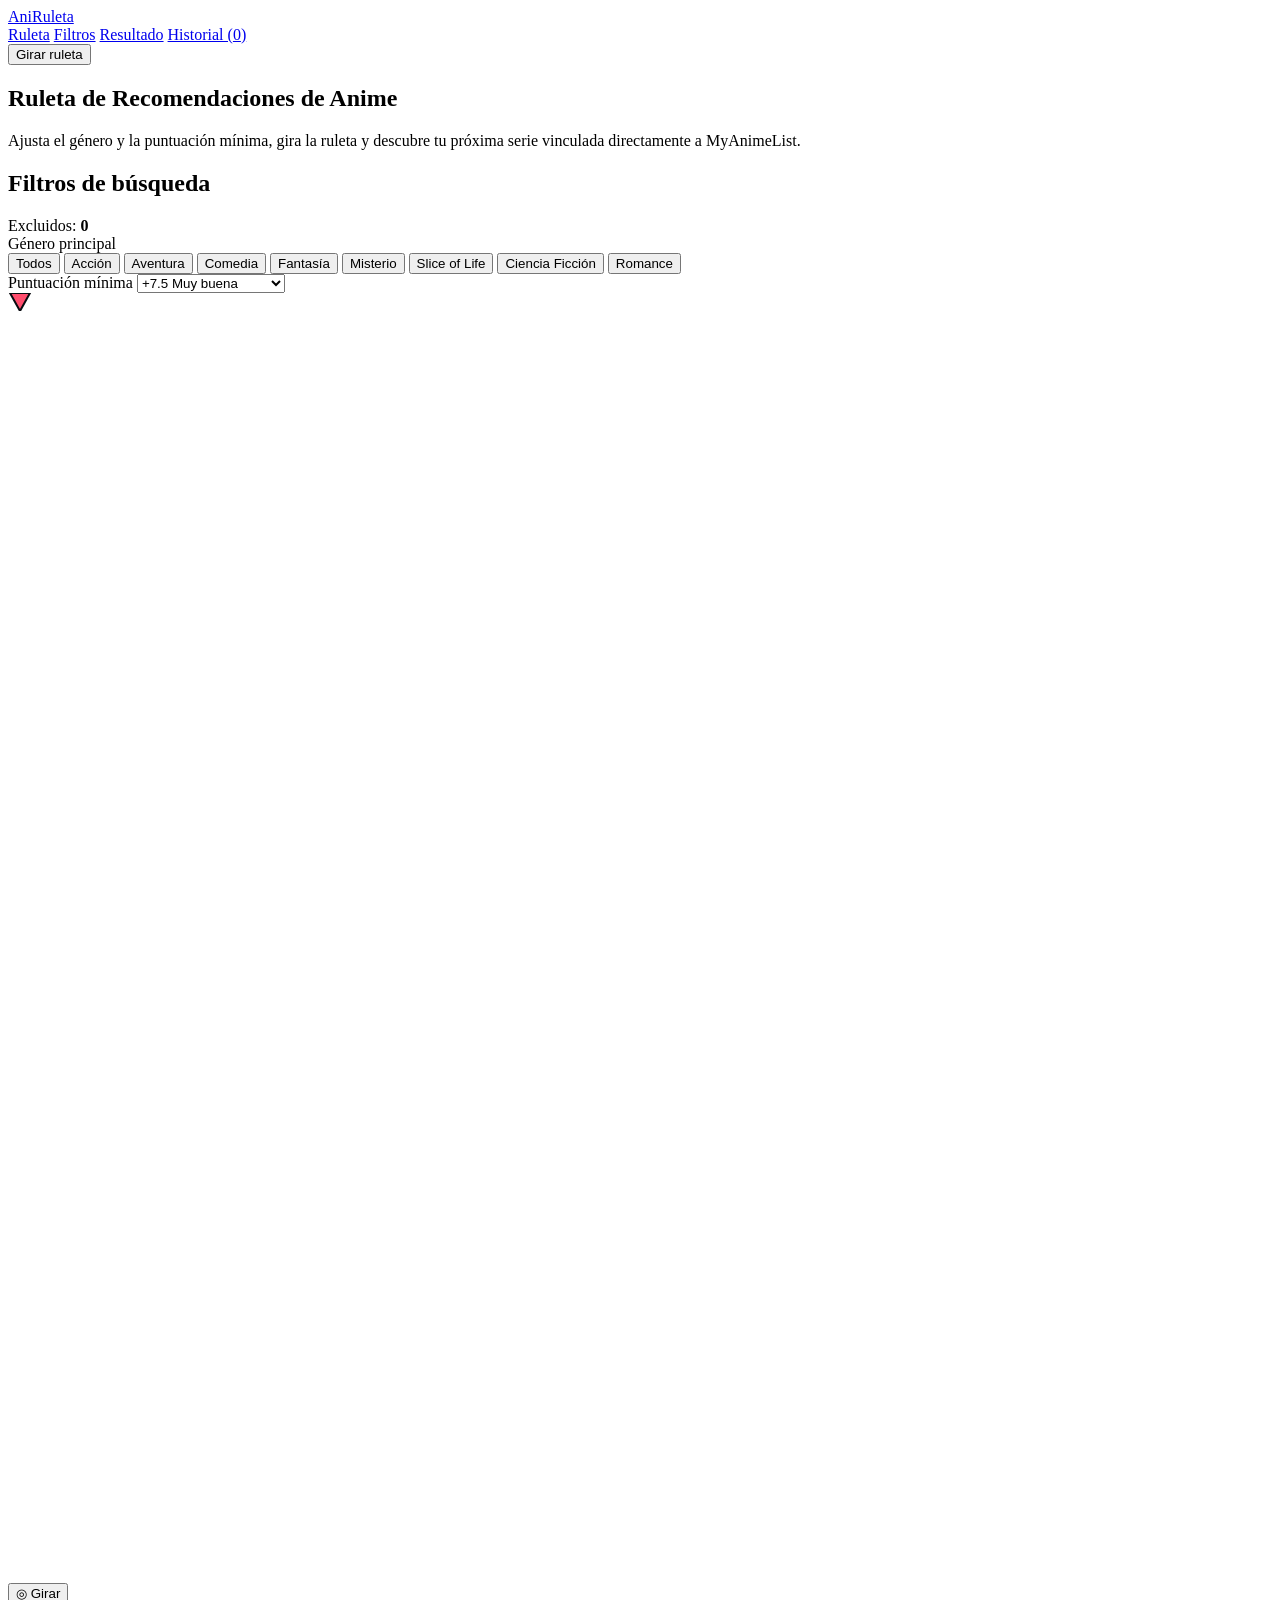
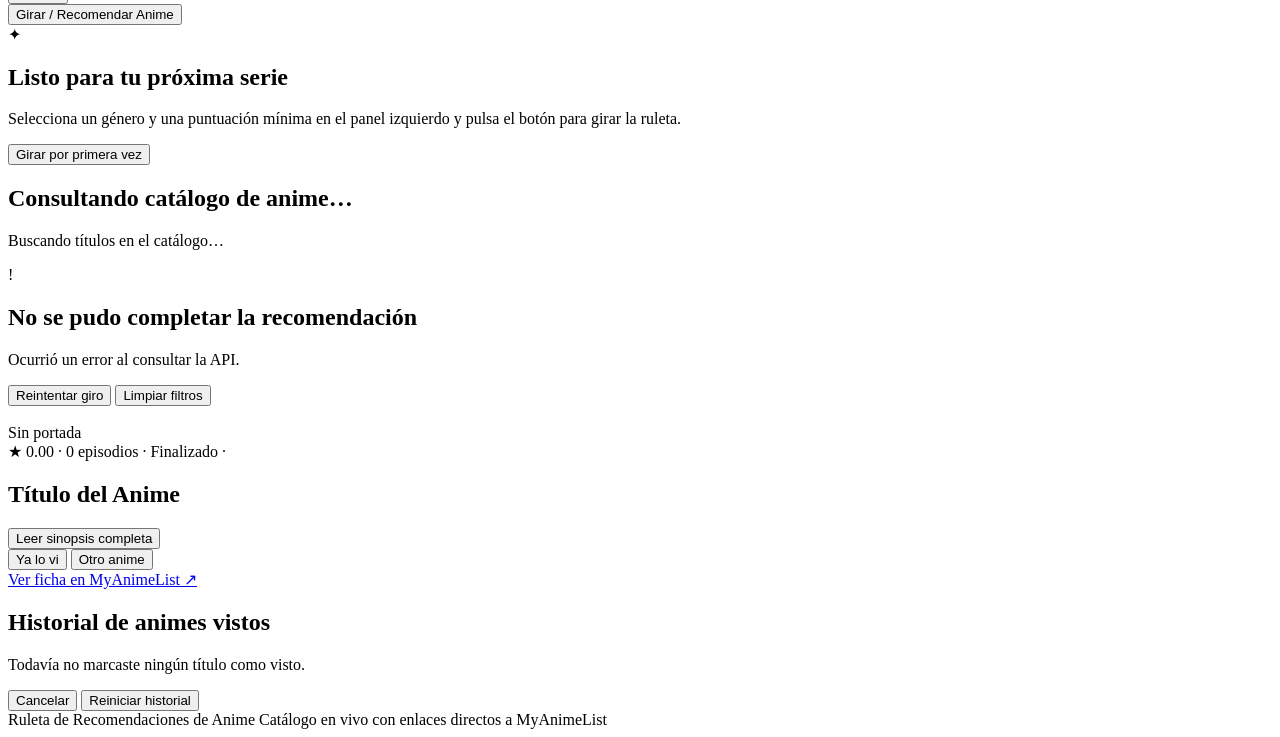
==== index.html @ ed879c11 "Add files via upload" ====
<!doctype html>
<html lang="es">
  <head>
    <meta charset="UTF-8" />
    <meta name="viewport" content="width=device-width, initial-scale=1.0" />
    <title>Ruleta de Recomendaciones de Anime</title>
    <meta
      name="description"
      content="Aplicación web interactiva en modo oscuro para descubrir tu próximo anime mediante una ruleta animada con enlaces directos a MyAnimeList."
    />
    <link rel="preconnect" href="https://fonts.googleapis.com" />
    <link rel="preconnect" href="https://fonts.gstatic.com" crossorigin />
    <link
      href="https://fonts.googleapis.com/css2?family=JetBrains+Mono:wght@500;600&family=Outfit:wght@500;600;700;800&family=Plus+Jakarta+Sans:wght@400;500;600;700&display=swap"
      rel="stylesheet"
    />
    <link rel="stylesheet" href="css/style.css" />
  </head>
  <body>
    <header class="topbar">
      <div class="container topbar-inner">
        <a href="#inicio" class="brand">AniRuleta</a>

        <nav class="nav-links" aria-label="Navegación principal">
          <a href="#inicio">Ruleta</a>
          <a href="#filtros">Filtros</a>
          <a href="#resultado">Resultado</a>
          <a href="#historial">Historial (<span id="nav-watched-count">0</span>)</a>
        </nav>

        <button type="button" id="header-spin-btn" class="btn btn-primary btn-sm">
          Girar ruleta
        </button>
      </div>
    </header>

    <main id="inicio" class="container main-content">
      <section class="hero-intro">
        <h1>Ruleta de Recomendaciones de Anime</h1>
        <p class="hero-subtitle">
          Ajusta el género y la puntuación mínima, gira la ruleta y descubre tu próxima serie vinculada directamente a MyAnimeList.
        </p>
      </section>

      <section class="workspace-grid" aria-label="Configuración y resultado de la ruleta">
        <aside id="filtros" class="panel controls-panel">
          <div class="panel-header">
            <h2 class="panel-title">Filtros de búsqueda</h2>
            <span class="muted-counter">Excluidos: <strong id="excluded-count">0</strong></span>
          </div>

          <div class="filter-group">
            <span class="filter-label">Género principal</span>
            <div id="genre-buttons" class="genre-grid" role="group" aria-label="Seleccionar género">
              <button type="button" class="genre-btn is-active" data-genre="">Todos</button>
              <button type="button" class="genre-btn" data-genre="Action">Acción</button>
              <button type="button" class="genre-btn" data-genre="Adventure">Aventura</button>
              <button type="button" class="genre-btn" data-genre="Comedy">Comedia</button>
              <button type="button" class="genre-btn" data-genre="Fantasy">Fantasía</button>
              <button type="button" class="genre-btn" data-genre="Mystery">Misterio</button>
              <button type="button" class="genre-btn" data-genre="Slice of Life">Slice of Life</button>
              <button type="button" class="genre-btn" data-genre="Sci-Fi">Ciencia Ficción</button>
              <button type="button" class="genre-btn" data-genre="Romance">Romance</button>
            </div>
          </div>

          <div class="filter-group">
            <label for="min-score-select" class="filter-label">Puntuación mínima</label>
            <select id="min-score-select" class="select-input">
              <option value="">Cualquier puntuación</option>
              <option value="7">+7.0 Buena</option>
              <option value="7.5" selected>+7.5 Muy buena</option>
              <option value="8">+8.0 Excelente</option>
              <option value="8.5">+8.5 Obra maestra</option>
            </select>
          </div>

          <div class="wheel-stage">
            <div class="wheel-pointer" aria-hidden="true">
              <span class="pointer-dot"></span>
              <svg width="24" height="18" viewBox="0 0 24 18">
                <path d="M12 18L2 0H22L12 18Z" fill="#FF4D6D" stroke="#090B10" stroke-width="2" />
              </svg>
            </div>

            <div class="wheel-frame">
              <svg
                id="roulette-svg"
                class="roulette-wheel"
                viewBox="0 0 320 320"
                role="img"
                aria-label="Ruleta interactiva de anime"
              ></svg>

              <button
                type="button"
                id="wheel-hub-btn"
                class="wheel-hub"
                aria-label="Girar ruleta"
              >
                <span class="wheel-hub-icon" aria-hidden="true">◎</span>
                <span id="wheel-hub-text" class="wheel-hub-text">Girar</span>
              </button>
            </div>

            <button type="button" id="main-spin-btn" class="btn btn-primary btn-full">
              Girar / Recomendar Anime
            </button>
          </div>
        </aside>

        <section id="resultado" class="result-stage" aria-live="polite">
          <div id="state-idle" class="panel state-box">
            <div class="state-icon" aria-hidden="true">✦</div>
            <h2>Listo para tu próxima serie</h2>
            <p>
              Selecciona un género y una puntuación mínima en el panel izquierdo y pulsa el botón para girar la ruleta.
            </p>
            <button type="button" id="empty-spin-btn" class="btn btn-primary">
              Girar por primera vez
            </button>
          </div>

          <div id="state-loading" class="panel state-box is-hidden">
            <div class="spinner" aria-hidden="true"></div>
            <h2>Consultando catálogo de anime…</h2>
            <p id="loading-detail">Buscando títulos en el catálogo…</p>
          </div>

          <div id="state-error" class="panel state-box state-error is-hidden" role="alert">
            <div class="state-icon state-icon-error" aria-hidden="true">!</div>
            <h2>No se pudo completar la recomendación</h2>
            <p id="error-message">Ocurrió un error al consultar la API.</p>
            <div class="state-actions">
              <button type="button" id="retry-spin-btn" class="btn btn-primary">
                Reintentar giro
              </button>
              <button type="button" id="clear-filters-btn" class="btn btn-secondary">
                Limpiar filtros
              </button>
            </div>
          </div>

          <article id="anime-card" class="panel anime-card is-hidden">
            <div class="anime-poster-col">
              <img
                id="anime-poster"
                src=""
                alt=""
                referrerpolicy="no-referrer"
              />
              <div id="poster-fallback" class="poster-fallback is-hidden">
                <span id="poster-fallback-title">Sin portada</span>
              </div>
            </div>

            <div class="anime-info-col">
              <div class="anime-header">
                <div class="anime-meta-line">
                  <span id="anime-score" class="meta-score">★ 0.00</span>
                  <span aria-hidden="true">·</span>
                  <span id="anime-episodes">0 episodios</span>
                  <span aria-hidden="true">·</span>
                  <span id="anime-status">Finalizado</span>
                  <span id="anime-year-sep" aria-hidden="true">·</span>
                  <span id="anime-year"></span>
                </div>

                <h2 id="anime-title" class="anime-title">Título del Anime</h2>
                <p id="anime-subtitles" class="anime-subtitles"></p>
              </div>

              <div id="anime-genres" class="anime-genres" aria-label="Géneros"></div>

              <div class="anime-synopsis-wrap">
                <p id="anime-synopsis" class="anime-synopsis"></p>
                <button
                  type="button"
                  id="toggle-synopsis-btn"
                  class="text-link-btn is-hidden"
                >
                  Leer sinopsis completa
                </button>
              </div>

              <div class="anime-actions">
                <div class="anime-actions-left">
                  <button type="button" id="mark-watched-btn" class="btn btn-secondary">
                    Ya lo vi
                  </button>
                  <button type="button" id="next-spin-btn" class="btn btn-primary">
                    Otro anime
                  </button>
                </div>

                <a
                  id="mal-link"
                  href="#"
                  target="_blank"
                  rel="noopener noreferrer"
                  class="external-link"
                >
                  Ver ficha en MyAnimeList ↗
                </a>
              </div>
            </div>
          </article>
        </section>
      </section>

      <section id="historial" class="history-section">
        <div class="history-header">
          <div>
            <h2>Historial de animes vistos</h2>
            <p id="history-summary" class="history-summary">
              Todavía no marcaste ningún título como visto.
            </p>
          </div>

          <div id="reset-controls" class="reset-controls is-hidden">
            <button type="button" id="cancel-reset-btn" class="btn btn-secondary btn-sm is-hidden">
              Cancelar
            </button>
            <button type="button" id="reset-history-btn" class="btn btn-secondary btn-sm">
              Reiniciar historial
            </button>
          </div>
        </div>

        <div id="watched-grid" class="watched-grid"></div>
      </section>
    </main>

    <footer class="site-footer">
      <div class="container footer-inner">
        <span>Ruleta de Recomendaciones de Anime</span>
        <span>Catálogo en vivo con enlaces directos a MyAnimeList</span>
      </div>
    </footer>

    <script src="js/app.js"></script>
  </body>
</html>
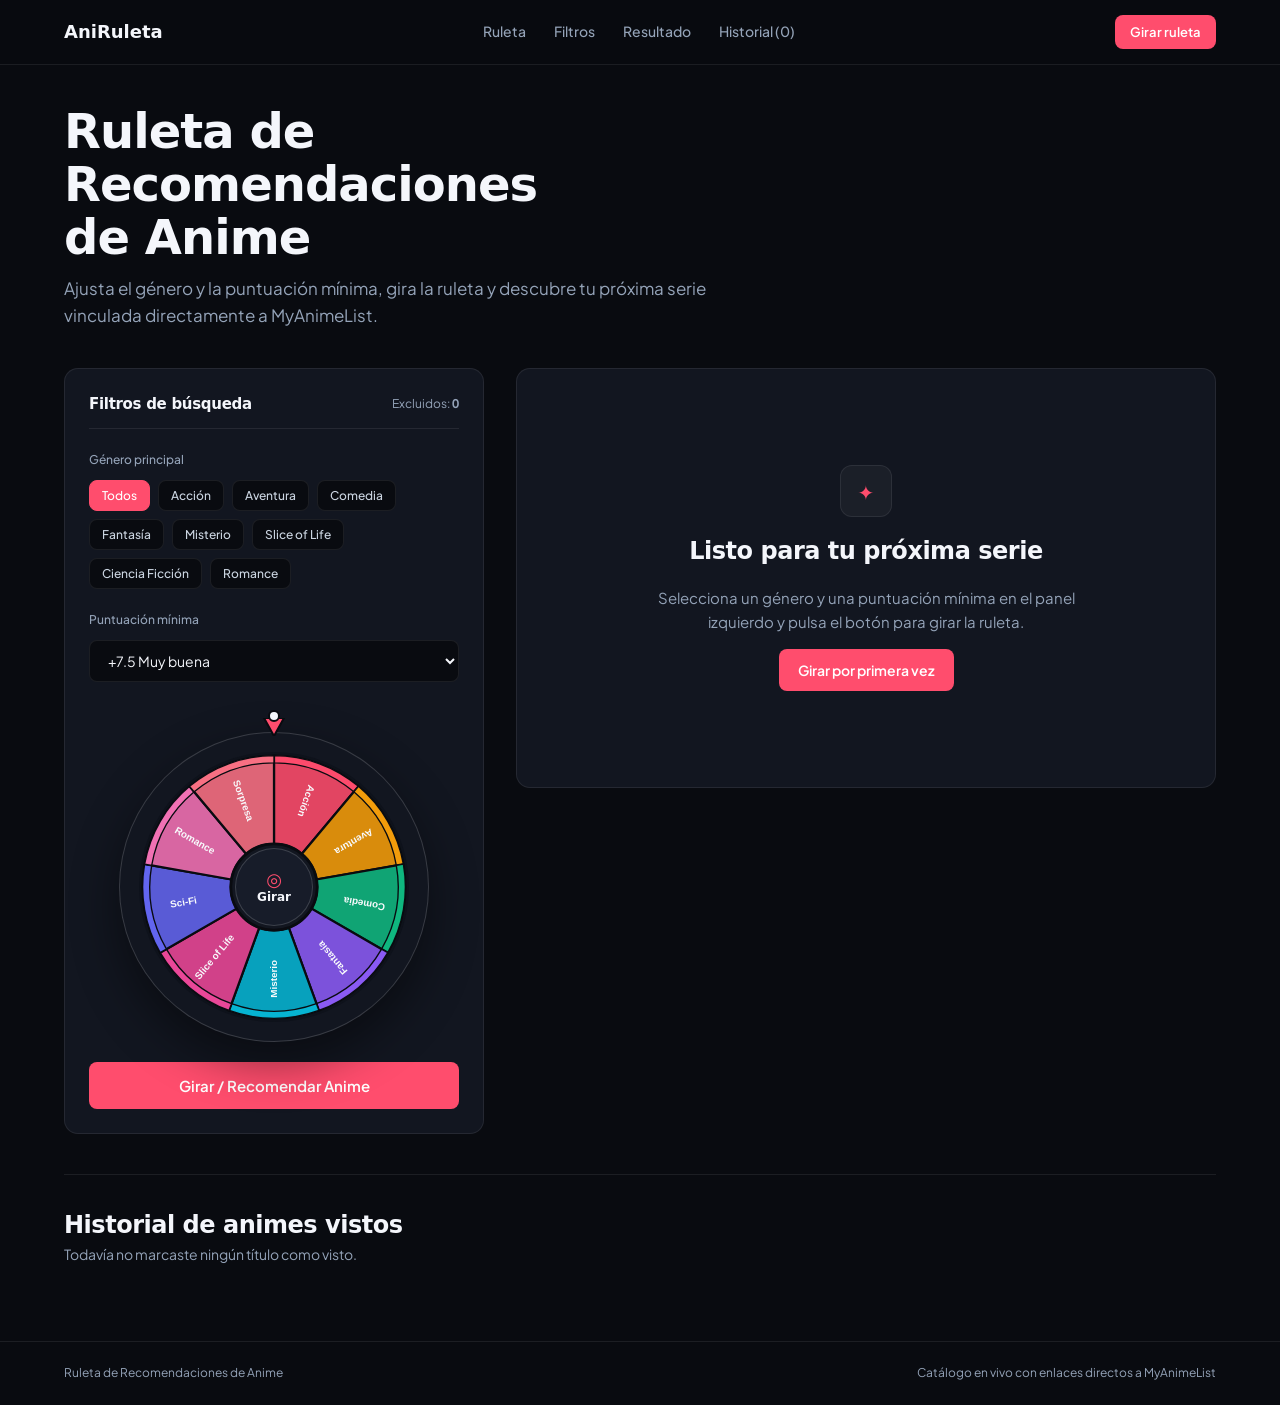
==== commit 47c98157: "Add files via upload" ====
--- a/index.html
+++ b/index.html
@@ -78,7 +78,13 @@
           <div class="wheel-stage">
             <div class="wheel-pointer" aria-hidden="true">
               <span class="pointer-dot"></span>
-              <svg width="24" height="18" viewBox="0 0 24 18">
+              <svg
+                id="wheel-pointer-needle"
+                class="pointer-needle"
+                width="24"
+                height="18"
+                viewBox="0 0 24 18"
+              >
                 <path d="M12 18L2 0H22L12 18Z" fill="#FF4D6D" stroke="#090B10" stroke-width="2" />
               </svg>
             </div>
--- a/css/style.css
+++ b/css/style.css
@@ -0,0 +1,889 @@
+:root {
+  --bg-canvas: #090b10;
+  --bg-surface: #121620;
+  --bg-elevated: #171c29;
+  --border-subtle: rgba(255, 255, 255, 0.08);
+  --border-strong: rgba(255, 255, 255, 0.16);
+  --text-primary: #f4f6fb;
+  --text-secondary: #94a3b8;
+  --accent-primary: #ff4d6d;
+  --accent-primary-hover: #ff3358;
+  --accent-amber: #fbbf24;
+  --accent-emerald: #10b981;
+  --accent-rose: #f43f5e;
+  --font-display: "Outfit", system-ui, -apple-system, sans-serif;
+  --font-sans: "Plus Jakarta Sans", system-ui, -apple-system, sans-serif;
+  --font-mono: "JetBrains Mono", ui-monospace, monospace;
+}
+
+*,
+*::before,
+*::after {
+  box-sizing: border-box;
+}
+
+html {
+  color-scheme: dark;
+  scroll-behavior: smooth;
+}
+
+body {
+  margin: 0;
+  min-height: 100vh;
+  display: flex;
+  flex-direction: column;
+  background-color: var(--bg-canvas);
+  color: var(--text-primary);
+  font-family: var(--font-sans);
+  line-height: 1.55;
+  -webkit-font-smoothing: antialiased;
+}
+
+h1,
+h2,
+h3 {
+  margin: 0;
+  font-family: var(--font-display);
+  letter-spacing: -0.02em;
+}
+
+p {
+  margin: 0;
+}
+
+a {
+  color: inherit;
+  text-decoration: none;
+}
+
+button,
+select {
+  font-family: inherit;
+}
+
+.is-hidden {
+  display: none !important;
+}
+
+.container {
+  width: 100%;
+  max-width: 1200px;
+  margin: 0 auto;
+  padding: 0 24px;
+}
+
+/* Topbar */
+.topbar {
+  position: sticky;
+  top: 0;
+  z-index: 30;
+  background-color: rgba(9, 11, 16, 0.92);
+  backdrop-filter: blur(8px);
+  border-bottom: 1px solid var(--border-subtle);
+}
+
+.topbar-inner {
+  height: 64px;
+  display: flex;
+  align-items: center;
+  justify-content: space-between;
+  gap: 32px;
+}
+
+.brand {
+  font-family: var(--font-display);
+  font-size: 1.125rem;
+  font-weight: 700;
+  white-space: nowrap;
+  flex-shrink: 0;
+}
+
+.nav-links {
+  display: flex;
+  align-items: center;
+  gap: 28px;
+  font-size: 0.875rem;
+  font-weight: 500;
+  color: var(--text-secondary);
+}
+
+.nav-links a {
+  white-space: nowrap;
+  flex-shrink: 0;
+  transition: color 0.15s ease;
+}
+
+.nav-links a:hover {
+  color: var(--text-primary);
+}
+
+/* Main Content */
+.main-content {
+  flex: 1;
+  padding-top: 40px;
+  padding-bottom: 56px;
+  display: flex;
+  flex-direction: column;
+  gap: 40px;
+}
+
+.hero-intro {
+  max-width: 680px;
+  display: flex;
+  flex-direction: column;
+  gap: 12px;
+}
+
+.hero-intro h1 {
+  font-size: clamp(2rem, 4vw, 3rem);
+  line-height: 1.1;
+  text-wrap: balance;
+}
+
+.hero-subtitle {
+  font-size: 1.0625rem;
+  color: var(--text-secondary);
+}
+
+.workspace-grid {
+  display: grid;
+  grid-template-columns: 420px 1fr;
+  gap: 32px;
+  align-items: start;
+}
+
+/* Panels & Buttons */
+.panel {
+  background-color: var(--bg-surface);
+  border: 1px solid var(--border-subtle);
+  border-radius: 14px;
+}
+
+.controls-panel {
+  padding: 24px;
+  display: flex;
+  flex-direction: column;
+  gap: 22px;
+}
+
+.panel-header {
+  display: flex;
+  align-items: center;
+  justify-content: space-between;
+  gap: 12px;
+  padding-bottom: 12px;
+  border-bottom: 1px solid var(--border-subtle);
+}
+
+.panel-title {
+  font-size: 0.9375rem;
+  font-weight: 600;
+}
+
+.muted-counter {
+  font-size: 0.75rem;
+  color: var(--text-secondary);
+  font-variant-numeric: tabular-nums;
+}
+
+.filter-group {
+  display: flex;
+  flex-direction: column;
+  gap: 10px;
+}
+
+.filter-label {
+  font-size: 0.75rem;
+  font-weight: 500;
+  color: var(--text-secondary);
+}
+
+.genre-grid {
+  display: flex;
+  flex-wrap: wrap;
+  gap: 8px;
+}
+
+.genre-btn {
+  padding: 7px 12px;
+  border-radius: 8px;
+  border: 1px solid var(--border-subtle);
+  background-color: var(--bg-canvas);
+  color: #cbd5e1;
+  font-size: 0.75rem;
+  font-weight: 500;
+  cursor: pointer;
+  white-space: nowrap;
+  transition: background-color 0.15s ease, border-color 0.15s ease, color 0.15s ease;
+}
+
+.genre-btn:hover {
+  border-color: var(--border-strong);
+  color: var(--text-primary);
+}
+
+.genre-btn.is-active {
+  background-color: var(--accent-primary);
+  border-color: var(--accent-primary);
+  color: #ffffff;
+}
+
+.select-input {
+  width: 100%;
+  padding: 10px 14px;
+  border-radius: 8px;
+  border: 1px solid var(--border-subtle);
+  background-color: var(--bg-canvas);
+  color: var(--text-primary);
+  font-size: 0.875rem;
+  cursor: pointer;
+}
+
+.select-input:focus-visible,
+.btn:focus-visible,
+.genre-btn:focus-visible,
+.wheel-hub:focus-visible {
+  outline: 2px solid var(--accent-primary);
+  outline-offset: 2px;
+}
+
+.btn {
+  display: inline-flex;
+  align-items: center;
+  justify-content: center;
+  gap: 8px;
+  padding: 11px 18px;
+  border-radius: 8px;
+  border: 1px solid transparent;
+  font-size: 0.875rem;
+  font-weight: 600;
+  cursor: pointer;
+  white-space: nowrap;
+  transition: background-color 0.15s ease, opacity 0.15s ease, border-color 0.15s ease;
+}
+
+.btn:disabled {
+  opacity: 0.6;
+  cursor: wait;
+}
+
+.btn-sm {
+  padding: 8px 14px;
+  font-size: 0.8125rem;
+}
+
+.btn-full {
+  width: 100%;
+  padding: 13px 20px;
+  font-size: 0.9375rem;
+}
+
+.btn-primary {
+  background-color: var(--accent-primary);
+  color: #ffffff;
+}
+
+.btn-primary:hover:not(:disabled) {
+  background-color: var(--accent-primary-hover);
+}
+
+.btn-secondary {
+  background-color: rgba(255, 255, 255, 0.05);
+  border-color: var(--border-subtle);
+  color: var(--text-primary);
+}
+
+.btn-secondary:hover:not(:disabled) {
+  background-color: rgba(255, 255, 255, 0.1);
+}
+
+.btn-watched {
+  background-color: rgba(16, 185, 129, 0.15);
+  border-color: rgba(16, 185, 129, 0.35);
+  color: #6ee7b7;
+  cursor: default;
+}
+
+.btn-danger {
+  background-color: #e11d48;
+  color: #ffffff;
+}
+
+/* Roulette Wheel */
+.wheel-stage {
+  display: flex;
+  flex-direction: column;
+  align-items: center;
+  gap: 20px;
+  padding-top: 6px;
+}
+
+.wheel-pointer {
+  position: relative;
+  z-index: 5;
+  margin-bottom: -24px;
+  display: flex;
+  flex-direction: column;
+  align-items: center;
+}
+
+.pointer-dot {
+  position: relative;
+  z-index: 2;
+  width: 12px;
+  height: 12px;
+  border-radius: 999px;
+  background-color: var(--text-primary);
+  border: 2px solid var(--bg-canvas);
+  margin-bottom: -4px;
+}
+
+.pointer-needle {
+  display: block;
+  transform-origin: 50% 0%;
+  will-change: transform;
+}
+
+.pointer-needle.is-ticking {
+  animation: tick 90ms ease-out;
+}
+
+@keyframes tick {
+  0% {
+    transform: rotate(0deg);
+  }
+  30% {
+    transform: rotate(var(--tick-angle, -14deg));
+  }
+  100% {
+    transform: rotate(0deg);
+  }
+}
+
+@media (prefers-reduced-motion: reduce) {
+  .pointer-needle.is-ticking {
+    animation: none;
+  }
+}
+
+.wheel-frame {
+  position: relative;
+  width: 310px;
+  height: 310px;
+  border-radius: 999px;
+  background-color: var(--bg-surface);
+  border: 1px solid var(--border-strong);
+  padding: 10px;
+  box-shadow: 0 20px 48px rgba(0, 0, 0, 0.45);
+}
+
+.roulette-wheel {
+  width: 100%;
+  height: 100%;
+  display: block;
+  overflow: visible;
+  will-change: transform, filter;
+}
+
+.wheel-segment {
+  transition: filter 350ms ease-out;
+}
+
+.wheel-segment.segmento-ganador {
+  animation: brilloGanador 900ms ease-in-out infinite;
+}
+
+.winner-glow-overlay {
+  opacity: 0;
+  pointer-events: none;
+  transition: opacity 380ms ease-out;
+}
+
+.winner-glow-overlay.is-active {
+  opacity: 1;
+  animation: brilloGanador 900ms ease-in-out infinite;
+}
+
+@keyframes brilloGanador {
+  0%,
+  100% {
+    filter: drop-shadow(0 0 5px rgba(255, 215, 130, 0.55));
+  }
+  50% {
+    filter: drop-shadow(0 0 16px rgba(255, 215, 130, 1));
+  }
+}
+
+.wheel-hub {
+  position: absolute;
+  top: 50%;
+  left: 50%;
+  transform: translate(-50%, -50%);
+  width: 78px;
+  height: 78px;
+  border-radius: 999px;
+  background-color: var(--bg-elevated);
+  border: 1px solid var(--border-strong);
+  color: var(--text-primary);
+  display: flex;
+  flex-direction: column;
+  align-items: center;
+  justify-content: center;
+  gap: 2px;
+  cursor: pointer;
+  transition: transform 0.15s ease, border-color 0.15s ease;
+}
+
+.wheel-hub:hover:not(:disabled) {
+  transform: translate(-50%, -50%) scale(1.05);
+  border-color: var(--accent-primary);
+}
+
+.wheel-hub-icon {
+  font-size: 1.125rem;
+  color: var(--accent-primary);
+  line-height: 1;
+}
+
+.wheel-hub-text {
+  font-family: var(--font-display);
+  font-size: 0.75rem;
+  font-weight: 600;
+}
+
+/* Result Stage */
+.result-stage {
+  min-height: 420px;
+}
+
+.state-box {
+  min-height: 420px;
+  padding: 40px 28px;
+  display: flex;
+  flex-direction: column;
+  align-items: center;
+  justify-content: center;
+  text-align: center;
+  gap: 16px;
+}
+
+.state-box h2 {
+  font-size: 1.5rem;
+}
+
+.state-box p {
+  max-width: 440px;
+  color: var(--text-secondary);
+  font-size: 0.9375rem;
+}
+
+.state-icon {
+  width: 52px;
+  height: 52px;
+  border-radius: 12px;
+  background-color: rgba(255, 255, 255, 0.04);
+  border: 1px solid var(--border-subtle);
+  display: flex;
+  align-items: center;
+  justify-content: center;
+  font-size: 1.25rem;
+  color: var(--accent-primary);
+}
+
+.state-error {
+  border-color: rgba(244, 63, 94, 0.35);
+}
+
+.state-icon-error {
+  border-radius: 999px;
+  background-color: rgba(244, 63, 94, 0.12);
+  border-color: rgba(244, 63, 94, 0.3);
+  color: #fb7185;
+  font-weight: 700;
+}
+
+.state-actions {
+  display: flex;
+  flex-wrap: wrap;
+  justify-content: center;
+  gap: 12px;
+  margin-top: 6px;
+}
+
+.spinner {
+  width: 42px;
+  height: 42px;
+  border-radius: 999px;
+  border: 3px solid rgba(255, 255, 255, 0.1);
+  border-top-color: var(--accent-primary);
+  animation: spin 0.8s linear infinite;
+}
+
+@keyframes spin {
+  to {
+    transform: rotate(360deg);
+  }
+}
+
+/* Anime Card */
+.anime-card {
+  display: grid;
+  grid-template-columns: 260px 1fr;
+  overflow: hidden;
+  transition: opacity 400ms ease-out, transform 400ms ease-out;
+  will-change: opacity, transform;
+}
+
+.anime-card.oculta {
+  opacity: 0;
+  transform: translateY(24px) scale(0.98);
+  pointer-events: none;
+}
+
+.anime-card.visible {
+  opacity: 1;
+  transform: translateY(0) scale(1);
+  pointer-events: auto;
+}
+
+/* Pétalos de sakura al revelar resultado */
+.sakura-petalo {
+  position: fixed;
+  top: -20px;
+  border-radius: 60% 0 60% 0;
+  pointer-events: none;
+  z-index: 40;
+  opacity: 0;
+  will-change: transform, opacity;
+  animation-name: petalo;
+  animation-timing-function: linear;
+  animation-fill-mode: forwards;
+}
+
+@keyframes petalo {
+  0% {
+    transform: translateY(-5vh) rotate(0deg);
+    opacity: 0;
+  }
+  10% {
+    opacity: var(--petalo-opacity, 0.8);
+  }
+  100% {
+    transform: translateY(70vh) rotate(340deg);
+    opacity: 0;
+  }
+}
+
+@media (prefers-reduced-motion: reduce) {
+  .wheel-segment.segmento-ganador,
+  .winner-glow-overlay.is-active {
+    animation: none;
+    filter: none;
+  }
+
+  .anime-card {
+    transition: opacity 200ms ease-out;
+  }
+
+  .anime-card.oculta {
+    opacity: 0;
+    transform: none;
+  }
+
+  .anime-card.visible {
+    opacity: 1;
+    transform: none;
+  }
+
+  .sakura-petalo {
+    display: none;
+    animation: none;
+  }
+}
+
+.anime-poster-col {
+  background-color: var(--bg-canvas);
+  border-right: 1px solid var(--border-subtle);
+  min-height: 380px;
+  display: flex;
+  align-items: center;
+  justify-content: center;
+}
+
+.anime-poster-col img {
+  width: 100%;
+  height: 100%;
+  object-fit: cover;
+  display: block;
+}
+
+.poster-fallback {
+  padding: 24px;
+  text-align: center;
+  color: var(--text-secondary);
+  font-size: 0.875rem;
+}
+
+.anime-info-col {
+  padding: 28px;
+  display: flex;
+  flex-direction: column;
+  justify-content: space-between;
+  gap: 20px;
+}
+
+.anime-header {
+  display: flex;
+  flex-direction: column;
+  gap: 8px;
+}
+
+.anime-meta-line {
+  display: flex;
+  flex-wrap: wrap;
+  align-items: center;
+  gap: 8px;
+  font-size: 0.8125rem;
+  color: var(--text-secondary);
+  font-variant-numeric: tabular-nums;
+}
+
+.meta-score {
+  font-family: var(--font-mono);
+  font-weight: 600;
+  color: var(--accent-amber);
+}
+
+.anime-title {
+  font-size: 1.75rem;
+  line-height: 1.2;
+  text-wrap: balance;
+}
+
+.anime-subtitles {
+  font-size: 0.875rem;
+  color: var(--text-secondary);
+}
+
+.anime-genres {
+  display: flex;
+  flex-wrap: wrap;
+  gap: 8px;
+}
+
+.genre-tag {
+  padding: 4px 10px;
+  border-radius: 6px;
+  background-color: rgba(255, 255, 255, 0.04);
+  border: 1px solid var(--border-subtle);
+  font-size: 0.75rem;
+  font-weight: 500;
+  color: #cbd5e1;
+}
+
+.anime-synopsis-wrap {
+  padding-top: 14px;
+  border-top: 1px solid var(--border-subtle);
+  display: flex;
+  flex-direction: column;
+  align-items: flex-start;
+  gap: 8px;
+}
+
+.anime-synopsis {
+  font-size: 0.9375rem;
+  line-height: 1.65;
+  color: #cbd5e1;
+  max-width: 68ch;
+}
+
+.text-link-btn {
+  background: none;
+  border: none;
+  padding: 0;
+  color: #ff6b86;
+  font-size: 0.8125rem;
+  font-weight: 600;
+  cursor: pointer;
+}
+
+.text-link-btn:hover {
+  text-decoration: underline;
+}
+
+.anime-actions {
+  padding-top: 16px;
+  border-top: 1px solid var(--border-subtle);
+  display: flex;
+  flex-wrap: wrap;
+  align-items: center;
+  justify-content: space-between;
+  gap: 14px;
+}
+
+.anime-actions-left {
+  display: flex;
+  flex-wrap: wrap;
+  gap: 10px;
+}
+
+.external-link {
+  font-size: 0.8125rem;
+  font-weight: 500;
+  color: var(--text-secondary);
+  white-space: nowrap;
+}
+
+.external-link:hover {
+  color: var(--text-primary);
+  text-decoration: underline;
+}
+
+/* History Section */
+.history-section {
+  padding-top: 32px;
+  border-top: 1px solid var(--border-subtle);
+  display: flex;
+  flex-direction: column;
+  gap: 20px;
+}
+
+.history-header {
+  display: flex;
+  flex-wrap: wrap;
+  align-items: center;
+  justify-content: space-between;
+  gap: 16px;
+}
+
+.history-header h2 {
+  font-size: 1.5rem;
+}
+
+.history-summary {
+  font-size: 0.875rem;
+  color: var(--text-secondary);
+  font-variant-numeric: tabular-nums;
+}
+
+.reset-controls {
+  display: flex;
+  align-items: center;
+  gap: 8px;
+}
+
+.watched-grid {
+  display: grid;
+  grid-template-columns: repeat(3, minmax(0, 1fr));
+  gap: 16px;
+}
+
+.watched-item {
+  background-color: var(--bg-surface);
+  border: 1px solid var(--border-subtle);
+  border-radius: 12px;
+  padding: 12px;
+  display: flex;
+  align-items: center;
+  justify-content: space-between;
+  gap: 12px;
+}
+
+.watched-item-main {
+  display: flex;
+  align-items: center;
+  gap: 12px;
+  min-width: 0;
+}
+
+.watched-thumb {
+  width: 44px;
+  height: 58px;
+  border-radius: 6px;
+  object-fit: cover;
+  background-color: var(--bg-canvas);
+  border: 1px solid var(--border-subtle);
+  flex-shrink: 0;
+}
+
+.watched-text {
+  min-width: 0;
+}
+
+.watched-title {
+  font-size: 0.875rem;
+  font-weight: 600;
+  white-space: nowrap;
+  overflow: hidden;
+  text-overflow: ellipsis;
+}
+
+.watched-score {
+  font-size: 0.75rem;
+  color: var(--text-secondary);
+  font-variant-numeric: tabular-nums;
+}
+
+.remove-btn {
+  background: none;
+  border: none;
+  color: var(--text-secondary);
+  font-size: 0.75rem;
+  font-weight: 600;
+  padding: 6px 8px;
+  border-radius: 6px;
+  cursor: pointer;
+  flex-shrink: 0;
+}
+
+.remove-btn:hover {
+  color: #fb7185;
+  background-color: rgba(255, 255, 255, 0.05);
+}
+
+/* Footer */
+.site-footer {
+  border-top: 1px solid var(--border-subtle);
+  padding: 22px 0;
+}
+
+.footer-inner {
+  display: flex;
+  flex-wrap: wrap;
+  align-items: center;
+  justify-content: space-between;
+  gap: 12px;
+  font-size: 0.75rem;
+  color: var(--text-secondary);
+}
+
+/* Responsive Breakpoints */
+@media (max-width: 1024px) {
+  .workspace-grid {
+    grid-template-columns: 1fr;
+  }
+
+  .watched-grid {
+    grid-template-columns: repeat(2, minmax(0, 1fr));
+  }
+}
+
+@media (max-width: 768px) {
+  .nav-links {
+    display: none;
+  }
+
+  .anime-card {
+    grid-template-columns: 1fr;
+  }
+
+  .anime-poster-col {
+    border-right: none;
+    border-bottom: 1px solid var(--border-subtle);
+    max-height: 360px;
+  }
+
+  .watched-grid {
+    grid-template-columns: 1fr;
+  }
+}
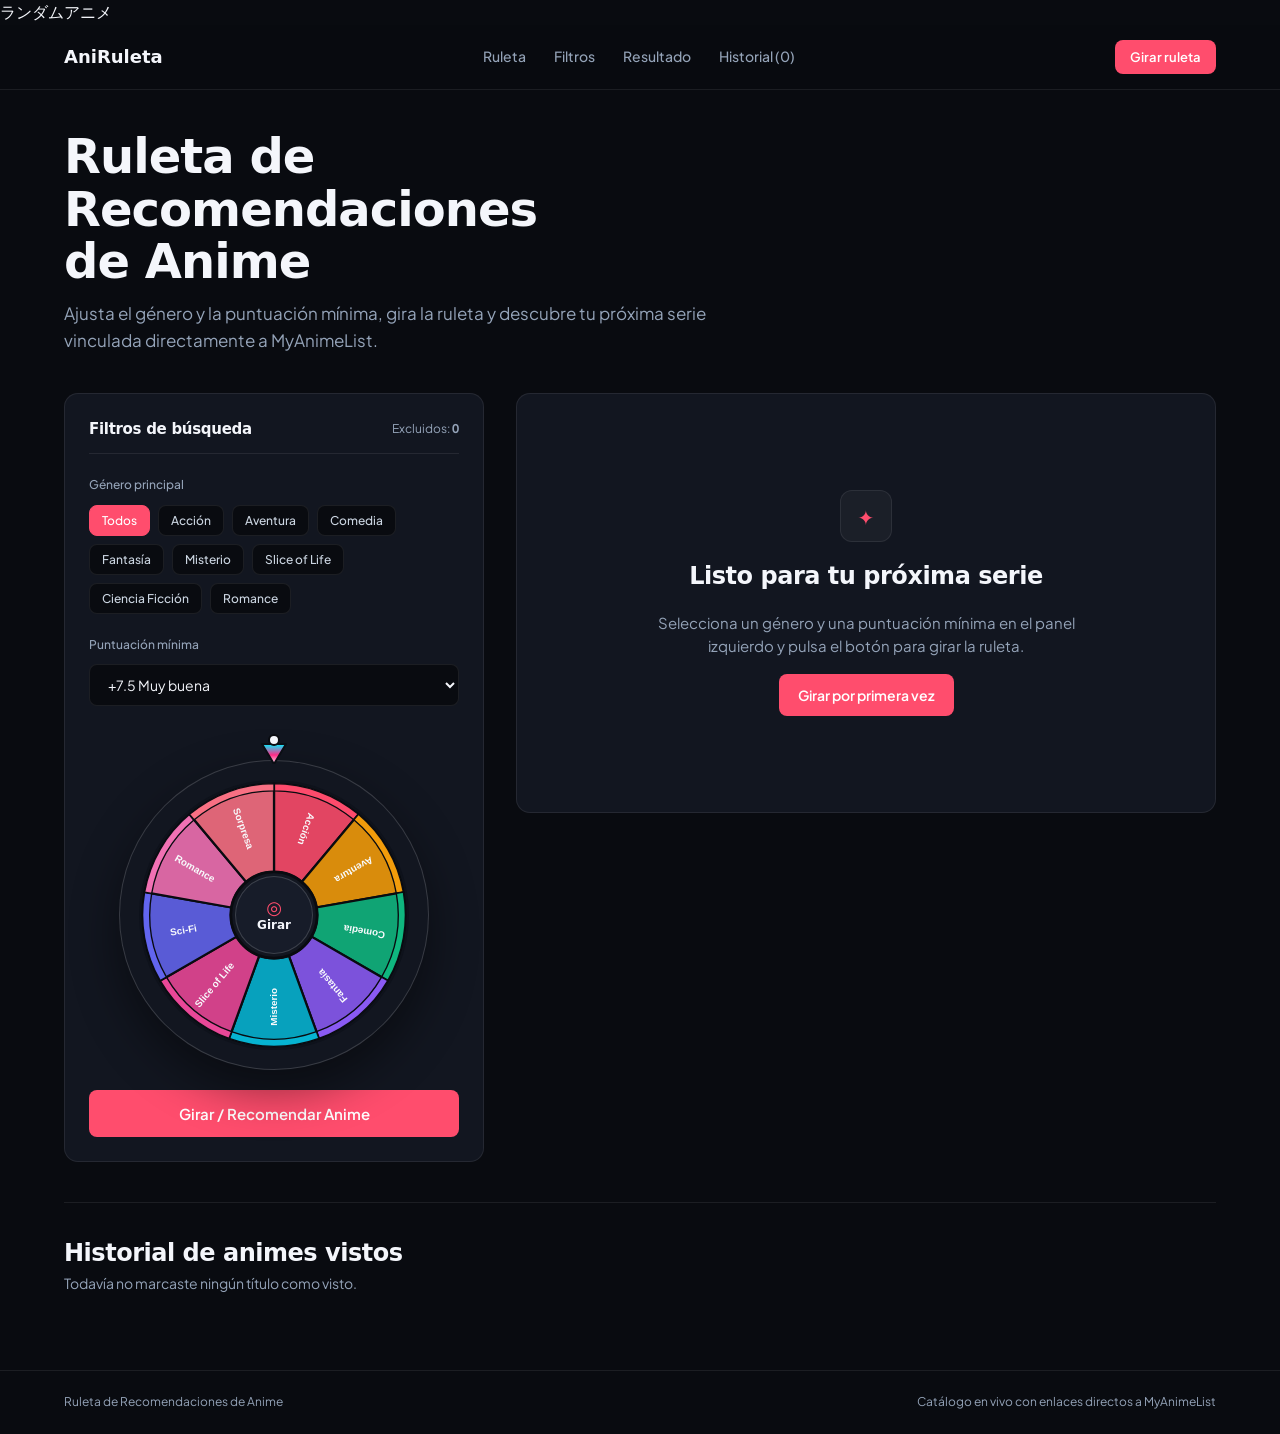
==== commit 3f5736db: "Add files via upload" ====
--- a/index.html
+++ b/index.html
@@ -17,9 +17,13 @@
     <link rel="stylesheet" href="css/style.css" />
   </head>
   <body>
+    <div class="bg-kanji-layer" aria-hidden="true">
+      <span class="anime-bg-kanji">ランダムアニメ</span>
+    </div>
+
     <header class="topbar">
       <div class="container topbar-inner">
-        <a href="#inicio" class="brand">AniRuleta</a>
+        <a href="#inicio" class="brand">Ani<span>Ruleta</span></a>
 
         <nav class="nav-links" aria-label="Navegación principal">
           <a href="#inicio">Ruleta</a>
@@ -81,11 +85,24 @@
               <svg
                 id="wheel-pointer-needle"
                 class="pointer-needle"
-                width="24"
-                height="18"
-                viewBox="0 0 24 18"
+                width="28"
+                height="22"
+                viewBox="0 0 28 22"
               >
-                <path d="M12 18L2 0H22L12 18Z" fill="#FF4D6D" stroke="#090B10" stroke-width="2" />
+                <defs>
+                  <linearGradient id="gachaPointerGrad" x1="0%" y1="0%" x2="0%" y2="100%">
+                    <stop offset="0%" stop-color="#00F0FF" />
+                    <stop offset="55%" stop-color="#FF2A85" />
+                    <stop offset="100%" stop-color="#FFE6F2" />
+                  </linearGradient>
+                </defs>
+                <path
+                  d="M14 22L2 2H26L14 22Z"
+                  fill="url(#gachaPointerGrad)"
+                  stroke="#0B0E14"
+                  stroke-width="2"
+                  stroke-linejoin="round"
+                />
               </svg>
             </div>
 
@@ -149,14 +166,16 @@
 
           <article id="anime-card" class="panel anime-card is-hidden">
             <div class="anime-poster-col">
-              <img
-                id="anime-poster"
-                src=""
-                alt=""
-                referrerpolicy="no-referrer"
-              />
-              <div id="poster-fallback" class="poster-fallback is-hidden">
-                <span id="poster-fallback-title">Sin portada</span>
+              <div class="anime-poster-frame">
+                <img
+                  id="anime-poster"
+                  src=""
+                  alt=""
+                  referrerpolicy="no-referrer"
+                />
+                <div id="poster-fallback" class="poster-fallback is-hidden">
+                  <span id="poster-fallback-title">Sin portada</span>
+                </div>
               </div>
             </div>
 
@@ -194,6 +213,14 @@
                   <button type="button" id="mark-watched-btn" class="btn btn-secondary">
                     Ya lo vi
                   </button>
+                  <button
+                    type="button"
+                    id="share-card-btn"
+                    class="btn btn-secondary"
+                    aria-label="Descargar o compartir tarjeta en imagen PNG"
+                  >
+                    Compartir PNG
+                  </button>
                   <button type="button" id="next-spin-btn" class="btn btn-primary">
                     Otro anime
                   </button>
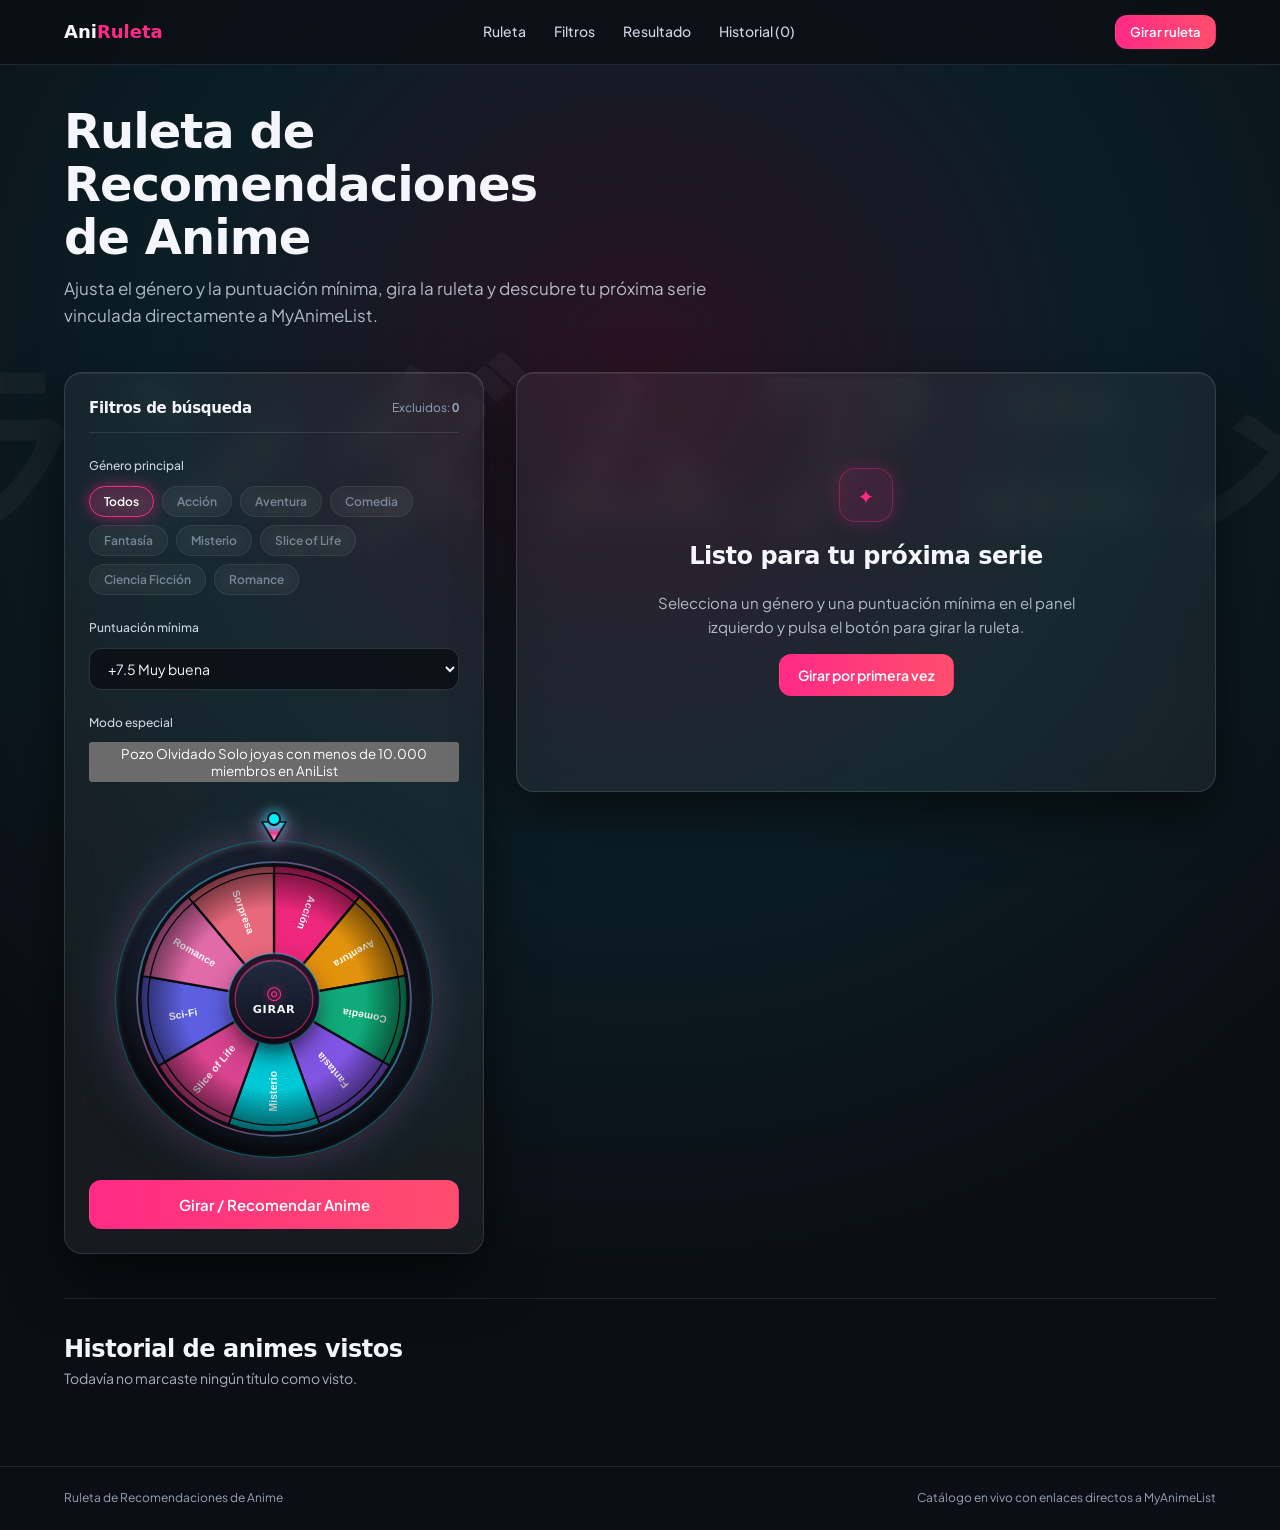
==== commit adf7fe03: "Add files via upload" ====
--- a/index.html
+++ b/index.html
@@ -77,6 +77,25 @@
               <option value="8">+8.0 Excelente</option>
               <option value="8.5">+8.5 Obra maestra</option>
             </select>
+          </div>
+
+          <div class="filter-group">
+            <span class="filter-label">Modo especial</span>
+            <button
+              type="button"
+              id="pozo-toggle-btn"
+              class="pozo-toggle"
+              role="switch"
+              aria-checked="false"
+            >
+              <span class="pozo-toggle-text">
+                <span class="pozo-toggle-title">Pozo Olvidado</span>
+                <span class="pozo-toggle-desc">Solo joyas con menos de 10.000 miembros en AniList</span>
+              </span>
+              <span class="pozo-switch-track" aria-hidden="true">
+                <span class="pozo-switch-thumb"></span>
+              </span>
+            </button>
           </div>
 
           <div class="wheel-stage">
@@ -191,6 +210,8 @@
                   <span id="anime-year"></span>
                 </div>
 
+                <p id="pozo-popularity-note" class="pozo-popularity-note is-hidden"></p>
+
                 <h2 id="anime-title" class="anime-title">Título del Anime</h2>
                 <p id="anime-subtitles" class="anime-subtitles"></p>
               </div>
--- a/css/style.css
+++ b/css/style.css
@@ -1,16 +1,17 @@
 :root {
-  --bg-canvas: #090b10;
-  --bg-surface: #121620;
-  --bg-elevated: #171c29;
-  --border-subtle: rgba(255, 255, 255, 0.08);
-  --border-strong: rgba(255, 255, 255, 0.16);
+  --bg-canvas: #0b0e14;
+  --bg-glass: rgba(255, 255, 255, 0.05);
+  --bg-glass-strong: rgba(255, 255, 255, 0.08);
+  --border-subtle: rgba(255, 255, 255, 0.12);
+  --border-strong: rgba(255, 255, 255, 0.2);
   --text-primary: #f4f6fb;
-  --text-secondary: #94a3b8;
-  --accent-primary: #ff4d6d;
-  --accent-primary-hover: #ff3358;
+  --text-secondary: #cbd5e1;
+  --text-muted: #94a3b8;
+  --neon-pink: #ff2a85;
+  --neon-rose: #ff4d6d;
+  --neon-cyan: #00f0ff;
   --accent-amber: #fbbf24;
   --accent-emerald: #10b981;
-  --accent-rose: #f43f5e;
   --font-display: "Outfit", system-ui, -apple-system, sans-serif;
   --font-sans: "Plus Jakarta Sans", system-ui, -apple-system, sans-serif;
   --font-mono: "JetBrains Mono", ui-monospace, monospace;
@@ -25,18 +26,55 @@
 html {
   color-scheme: dark;
   scroll-behavior: smooth;
+  background-color: var(--bg-canvas);
+  max-width: 100%;
+  overflow-x: hidden;
 }
 
 body {
+  position: relative;
   margin: 0;
   min-height: 100vh;
-  display: flex;
-  flex-direction: column;
+  max-width: 100%;
+  display: flex;
+  flex-direction: column;
+  overflow-x: hidden;
   background-color: var(--bg-canvas);
+  background-image: radial-gradient(
+    circle at 50% 24%,
+    rgba(255, 42, 133, 0.13) 0%,
+    rgba(0, 240, 255, 0.07) 36%,
+    rgba(11, 14, 20, 0) 70%
+  );
   color: var(--text-primary);
   font-family: var(--font-sans);
   line-height: 1.55;
   -webkit-font-smoothing: antialiased;
+}
+
+/* Texto decorativo gigante japonés en el fondo */
+.bg-kanji-layer {
+  position: fixed;
+  inset: 0;
+  z-index: 0;
+  overflow: hidden;
+  display: flex;
+  align-items: center;
+  justify-content: center;
+  pointer-events: none;
+}
+
+.anime-bg-kanji {
+  font-family: var(--font-display);
+  font-size: clamp(4.5rem, 15vw, 13.5rem);
+  font-weight: 800;
+  letter-spacing: 0.08em;
+  line-height: 1;
+  color: #f4f6fb;
+  opacity: 0.04;
+  user-select: none;
+  pointer-events: none;
+  white-space: nowrap;
 }
 
 h1,
@@ -72,14 +110,15 @@
   padding: 0 24px;
 }
 
-/* Topbar */
+/* Topbar Glass */
 .topbar {
   position: sticky;
   top: 0;
   z-index: 30;
-  background-color: rgba(9, 11, 16, 0.92);
-  backdrop-filter: blur(8px);
-  border-bottom: 1px solid var(--border-subtle);
+  background-color: rgba(11, 14, 20, 0.8);
+  backdrop-filter: blur(12px);
+  -webkit-backdrop-filter: blur(12px);
+  border-bottom: 1px solid rgba(255, 255, 255, 0.1);
 }
 
 .topbar-inner {
@@ -93,9 +132,18 @@
 .brand {
   font-family: var(--font-display);
   font-size: 1.125rem;
-  font-weight: 700;
+  font-weight: 800;
   white-space: nowrap;
   flex-shrink: 0;
+  transition: color 0.3s ease;
+}
+
+.brand span {
+  color: var(--neon-pink);
+}
+
+.brand:hover {
+  color: var(--neon-cyan);
 }
 
 .nav-links {
@@ -110,21 +158,23 @@
 .nav-links a {
   white-space: nowrap;
   flex-shrink: 0;
-  transition: color 0.15s ease;
+  transition: color 0.3s ease;
 }
 
 .nav-links a:hover {
-  color: var(--text-primary);
+  color: var(--neon-cyan);
 }
 
 /* Main Content */
 .main-content {
+  position: relative;
+  z-index: 10;
   flex: 1;
   padding-top: 40px;
   padding-bottom: 56px;
   display: flex;
   flex-direction: column;
-  gap: 40px;
+  gap: 44px;
 }
 
 .hero-intro {
@@ -136,34 +186,45 @@
 
 .hero-intro h1 {
   font-size: clamp(2rem, 4vw, 3rem);
+  font-weight: 800;
   line-height: 1.1;
   text-wrap: balance;
 }
 
 .hero-subtitle {
   font-size: 1.0625rem;
-  color: var(--text-secondary);
+  color: rgba(203, 213, 225, 0.85);
 }
 
 .workspace-grid {
   display: grid;
-  grid-template-columns: 420px 1fr;
+  grid-template-columns: 420px minmax(0, 1fr);
   gap: 32px;
   align-items: start;
 }
 
-/* Panels & Buttons */
+.workspace-grid > * {
+  min-width: 0;
+  width: 100%;
+}
+
+/* Panels & Glassmorphism */
 .panel {
-  background-color: var(--bg-surface);
+  background: var(--bg-glass);
+  backdrop-filter: blur(16px);
+  -webkit-backdrop-filter: blur(16px);
   border: 1px solid var(--border-subtle);
-  border-radius: 14px;
+  border-radius: 18px;
+  box-shadow:
+    0 24px 56px rgba(0, 0, 0, 0.55),
+    inset 0 1px 0 rgba(255, 255, 255, 0.08);
 }
 
 .controls-panel {
   padding: 24px;
   display: flex;
   flex-direction: column;
-  gap: 22px;
+  gap: 24px;
 }
 
 .panel-header {
@@ -172,7 +233,7 @@
   justify-content: space-between;
   gap: 12px;
   padding-bottom: 12px;
-  border-bottom: 1px solid var(--border-subtle);
+  border-bottom: 1px solid rgba(255, 255, 255, 0.1);
 }
 
 .panel-title {
@@ -182,7 +243,7 @@
 
 .muted-counter {
   font-size: 0.75rem;
-  color: var(--text-secondary);
+  color: var(--text-muted);
   font-variant-numeric: tabular-nums;
 }
 
@@ -198,6 +259,7 @@
   color: var(--text-secondary);
 }
 
+/* Chips translúcidos tipo píldora con borde neón activo */
 .genre-grid {
   display: flex;
   flex-wrap: wrap;
@@ -205,61 +267,73 @@
 }
 
 .genre-btn {
-  padding: 7px 12px;
-  border-radius: 8px;
-  border: 1px solid var(--border-subtle);
-  background-color: var(--bg-canvas);
-  color: #cbd5e1;
+  padding: 7px 14px;
+  border-radius: 999px;
+  border: 1px solid rgba(255, 255, 255, 0.1);
+  background-color: rgba(255, 255, 255, 0.04);
+  backdrop-filter: blur(8px);
+  color: var(--text-muted);
+  opacity: 0.75;
   font-size: 0.75rem;
-  font-weight: 500;
+  font-weight: 600;
   cursor: pointer;
   white-space: nowrap;
-  transition: background-color 0.15s ease, border-color 0.15s ease, color 0.15s ease;
-}
-
-.genre-btn:hover {
-  border-color: var(--border-strong);
-  color: var(--text-primary);
+  transition: all 0.3s ease;
+}
+
+.genre-btn:hover:not(:disabled) {
+  opacity: 1;
+  color: #ffffff;
+  border-color: rgba(0, 240, 255, 0.55);
+  box-shadow: 0 0 12px rgba(0, 240, 255, 0.25);
 }
 
 .genre-btn.is-active {
-  background-color: var(--accent-primary);
-  border-color: var(--accent-primary);
+  opacity: 1;
+  background-color: rgba(255, 42, 133, 0.2);
+  border-color: var(--neon-pink);
   color: #ffffff;
+  box-shadow: 0 0 16px rgba(255, 42, 133, 0.48);
 }
 
 .select-input {
   width: 100%;
   padding: 10px 14px;
-  border-radius: 8px;
-  border: 1px solid var(--border-subtle);
-  background-color: var(--bg-canvas);
+  border-radius: 12px;
+  border: 1px solid rgba(255, 255, 255, 0.14);
+  background-color: rgba(11, 14, 20, 0.8);
   color: var(--text-primary);
   font-size: 0.875rem;
   cursor: pointer;
+  transition: all 0.3s ease;
+}
+
+.select-input:hover:not(:disabled) {
+  border-color: rgba(0, 240, 255, 0.5);
 }
 
 .select-input:focus-visible,
 .btn:focus-visible,
 .genre-btn:focus-visible,
 .wheel-hub:focus-visible {
-  outline: 2px solid var(--accent-primary);
+  outline: 2px solid var(--neon-cyan);
   outline-offset: 2px;
 }
 
+/* Botones con micro-interacciones luminosas */
 .btn {
   display: inline-flex;
   align-items: center;
   justify-content: center;
   gap: 8px;
   padding: 11px 18px;
-  border-radius: 8px;
+  border-radius: 12px;
   border: 1px solid transparent;
   font-size: 0.875rem;
   font-weight: 600;
   cursor: pointer;
   white-space: nowrap;
-  transition: background-color 0.15s ease, opacity 0.15s ease, border-color 0.15s ease;
+  transition: all 0.3s ease;
 }
 
 .btn:disabled {
@@ -274,33 +348,37 @@
 
 .btn-full {
   width: 100%;
-  padding: 13px 20px;
+  padding: 14px 20px;
   font-size: 0.9375rem;
 }
 
 .btn-primary {
-  background-color: var(--accent-primary);
+  background: linear-gradient(90deg, var(--neon-pink), var(--neon-rose));
   color: #ffffff;
 }
 
 .btn-primary:hover:not(:disabled) {
-  background-color: var(--accent-primary-hover);
+  filter: brightness(1.08);
+  box-shadow: 0 0 24px rgba(255, 42, 133, 0.55);
 }
 
 .btn-secondary {
-  background-color: rgba(255, 255, 255, 0.05);
-  border-color: var(--border-subtle);
+  background-color: rgba(255, 255, 255, 0.06);
+  border-color: rgba(255, 255, 255, 0.12);
   color: var(--text-primary);
 }
 
 .btn-secondary:hover:not(:disabled) {
-  background-color: rgba(255, 255, 255, 0.1);
+  background-color: rgba(255, 255, 255, 0.12);
+  border-color: rgba(0, 240, 255, 0.55);
+  box-shadow: 0 0 16px rgba(0, 240, 255, 0.22);
 }
 
 .btn-watched {
-  background-color: rgba(16, 185, 129, 0.15);
-  border-color: rgba(16, 185, 129, 0.35);
+  background-color: rgba(16, 185, 129, 0.2);
+  border-color: rgba(52, 211, 153, 0.4);
   color: #6ee7b7;
+  box-shadow: 0 0 14px rgba(16, 185, 129, 0.25);
   cursor: default;
 }
 
@@ -309,12 +387,16 @@
   color: #ffffff;
 }
 
-/* Roulette Wheel */
+.btn-danger:hover:not(:disabled) {
+  box-shadow: 0 0 18px rgba(225, 29, 72, 0.5);
+}
+
+/* Ruleta estilo Gacha */
 .wheel-stage {
   display: flex;
   flex-direction: column;
   align-items: center;
-  gap: 20px;
+  gap: 22px;
   padding-top: 6px;
 }
 
@@ -330,18 +412,21 @@
 .pointer-dot {
   position: relative;
   z-index: 2;
-  width: 12px;
-  height: 12px;
+  width: 14px;
+  height: 14px;
   border-radius: 999px;
-  background-color: var(--text-primary);
+  background-color: var(--neon-cyan);
   border: 2px solid var(--bg-canvas);
-  margin-bottom: -4px;
+  box-shadow: 0 0 12px rgba(0, 240, 255, 0.9);
+  margin-bottom: -6px;
 }
 
 .pointer-needle {
   display: block;
   transform-origin: 50% 0%;
   will-change: transform;
+  filter: drop-shadow(0 0 10px rgba(255, 42, 133, 0.85))
+    drop-shadow(0 0 4px rgba(0, 240, 255, 0.55));
 }
 
 .pointer-needle.is-ticking {
@@ -360,21 +445,21 @@
   }
 }
 
-@media (prefers-reduced-motion: reduce) {
-  .pointer-needle.is-ticking {
-    animation: none;
-  }
-}
-
 .wheel-frame {
   position: relative;
-  width: 310px;
-  height: 310px;
+  width: min(100%, 318px);
+  aspect-ratio: 1 / 1;
+  height: auto;
+  margin: 0 auto;
   border-radius: 999px;
-  background-color: var(--bg-surface);
-  border: 1px solid var(--border-strong);
-  padding: 10px;
-  box-shadow: 0 20px 48px rgba(0, 0, 0, 0.45);
+  background: linear-gradient(145deg, #1d2538 0%, #0d111a 52%, #182032 100%);
+  border: 1px solid rgba(0, 240, 255, 0.32);
+  padding: 12px;
+  box-shadow:
+    0 0 38px rgba(255, 42, 133, 0.2),
+    0 0 64px rgba(0, 240, 255, 0.12),
+    inset 0 2px 6px rgba(255, 255, 255, 0.16),
+    inset 0 -12px 26px rgba(0, 0, 0, 0.85);
 }
 
 .roulette-wheel {
@@ -419,11 +504,11 @@
   top: 50%;
   left: 50%;
   transform: translate(-50%, -50%);
-  width: 78px;
-  height: 78px;
+  width: clamp(70px, 25%, 84px);
+  height: clamp(70px, 25%, 84px);
   border-radius: 999px;
-  background-color: var(--bg-elevated);
-  border: 1px solid var(--border-strong);
+  background: linear-gradient(180deg, #21293f 0%, #101522 100%);
+  border: 1.5px solid rgba(255, 42, 133, 0.68);
   color: var(--text-primary);
   display: flex;
   flex-direction: column;
@@ -431,24 +516,50 @@
   justify-content: center;
   gap: 2px;
   cursor: pointer;
-  transition: transform 0.15s ease, border-color 0.15s ease;
+  box-shadow:
+    0 12px 26px rgba(0, 0, 0, 0.78),
+    0 0 18px rgba(255, 42, 133, 0.35),
+    inset 0 1px 1px rgba(255, 255, 255, 0.24);
+  transition: all 0.3s ease;
 }
 
 .wheel-hub:hover:not(:disabled) {
-  transform: translate(-50%, -50%) scale(1.05);
-  border-color: var(--accent-primary);
+  transform: translate(-50%, -50%) scale(1.06);
+  border-color: var(--neon-cyan);
+  animation: gachaHubPulse 1.4s ease-in-out infinite;
+}
+
+@keyframes gachaHubPulse {
+  0%,
+  100% {
+    box-shadow:
+      0 12px 26px rgba(0, 0, 0, 0.78),
+      0 0 18px rgba(255, 42, 133, 0.45),
+      0 0 28px rgba(0, 240, 255, 0.25),
+      inset 0 1px 1px rgba(255, 255, 255, 0.28);
+  }
+  50% {
+    box-shadow:
+      0 12px 28px rgba(0, 0, 0, 0.8),
+      0 0 26px rgba(255, 42, 133, 0.78),
+      0 0 40px rgba(0, 240, 255, 0.45),
+      inset 0 1px 1px rgba(255, 255, 255, 0.32);
+  }
 }
 
 .wheel-hub-icon {
   font-size: 1.125rem;
-  color: var(--accent-primary);
+  color: var(--neon-pink);
+  text-shadow: 0 0 8px rgba(255, 42, 133, 0.75);
   line-height: 1;
 }
 
 .wheel-hub-text {
   font-family: var(--font-display);
-  font-size: 0.75rem;
-  font-weight: 600;
+  font-size: 0.7rem;
+  font-weight: 700;
+  letter-spacing: 0.06em;
+  text-transform: uppercase;
 }
 
 /* Result Stage */
@@ -473,31 +584,33 @@
 
 .state-box p {
   max-width: 440px;
-  color: var(--text-secondary);
+  color: rgba(203, 213, 225, 0.85);
   font-size: 0.9375rem;
 }
 
 .state-icon {
-  width: 52px;
-  height: 52px;
-  border-radius: 12px;
-  background-color: rgba(255, 255, 255, 0.04);
-  border: 1px solid var(--border-subtle);
+  width: 54px;
+  height: 54px;
+  border-radius: 16px;
+  background-color: rgba(255, 42, 133, 0.12);
+  border: 1px solid rgba(255, 42, 133, 0.35);
+  box-shadow: 0 0 20px rgba(255, 42, 133, 0.22);
   display: flex;
   align-items: center;
   justify-content: center;
   font-size: 1.25rem;
-  color: var(--accent-primary);
+  color: var(--neon-pink);
 }
 
 .state-error {
-  border-color: rgba(244, 63, 94, 0.35);
+  border-color: rgba(244, 63, 94, 0.4);
 }
 
 .state-icon-error {
   border-radius: 999px;
-  background-color: rgba(244, 63, 94, 0.12);
-  border-color: rgba(244, 63, 94, 0.3);
+  background-color: rgba(244, 63, 94, 0.14);
+  border-color: rgba(244, 63, 94, 0.35);
+  box-shadow: 0 0 18px rgba(244, 63, 94, 0.28);
   color: #fb7185;
   font-weight: 700;
 }
@@ -514,8 +627,9 @@
   width: 42px;
   height: 42px;
   border-radius: 999px;
-  border: 3px solid rgba(255, 255, 255, 0.1);
-  border-top-color: var(--accent-primary);
+  border: 3px solid rgba(255, 255, 255, 0.12);
+  border-top-color: var(--neon-cyan);
+  box-shadow: 0 0 14px rgba(0, 240, 255, 0.35);
   animation: spin 0.8s linear infinite;
 }
 
@@ -525,18 +639,20 @@
   }
 }
 
-/* Anime Card */
+/* Anime Card Glassmorphism */
 .anime-card {
   display: grid;
-  grid-template-columns: 260px 1fr;
+  grid-template-columns: 276px 1fr;
   overflow: hidden;
-  transition: opacity 400ms ease-out, transform 400ms ease-out;
+  transition:
+    opacity 450ms cubic-bezier(0.16, 1, 0.3, 1),
+    transform 450ms cubic-bezier(0.16, 1, 0.3, 1);
   will-change: opacity, transform;
 }
 
 .anime-card.oculta {
   opacity: 0;
-  transform: translateY(24px) scale(0.98);
+  transform: translateY(24px) scale(0.94);
   pointer-events: none;
 }
 
@@ -575,6 +691,11 @@
 }
 
 @media (prefers-reduced-motion: reduce) {
+  .pointer-needle.is-ticking,
+  .wheel-hub:hover:not(:disabled) {
+    animation: none;
+  }
+
   .wheel-segment.segmento-ganador,
   .winner-glow-overlay.is-active {
     animation: none;
@@ -602,19 +723,35 @@
 }
 
 .anime-poster-col {
-  background-color: var(--bg-canvas);
-  border-right: 1px solid var(--border-subtle);
-  min-height: 380px;
-  display: flex;
-  align-items: center;
+  padding: 24px 0 24px 24px;
+  display: flex;
+  align-items: stretch;
   justify-content: center;
 }
 
-.anime-poster-col img {
+.anime-poster-frame {
+  width: 100%;
+  min-height: 360px;
+  border-radius: 14px;
+  overflow: hidden;
+  background-color: rgba(11, 14, 20, 0.9);
+  border: 1px solid rgba(255, 255, 255, 0.14);
+  box-shadow: 0 18px 40px rgba(0, 0, 0, 0.68);
+  display: flex;
+  align-items: center;
+  justify-content: center;
+}
+
+.anime-poster-frame img {
   width: 100%;
   height: 100%;
   object-fit: cover;
   display: block;
+  transition: transform 0.5s ease;
+}
+
+.anime-poster-frame:hover img {
+  transform: scale(1.03);
 }
 
 .poster-fallback {
@@ -635,23 +772,32 @@
 .anime-header {
   display: flex;
   flex-direction: column;
-  gap: 8px;
+  gap: 10px;
 }
 
 .anime-meta-line {
   display: flex;
   flex-wrap: wrap;
   align-items: center;
-  gap: 8px;
+  gap: 10px;
   font-size: 0.8125rem;
   color: var(--text-secondary);
   font-variant-numeric: tabular-nums;
 }
 
+/* Insignia destacada de puntuación */
 .meta-score {
+  display: inline-flex;
+  align-items: center;
+  gap: 4px;
+  padding: 4px 12px;
+  border-radius: 999px;
+  background-color: rgba(251, 191, 36, 0.15);
+  border: 1px solid rgba(252, 211, 77, 0.4);
+  box-shadow: 0 0 16px rgba(251, 191, 36, 0.28);
   font-family: var(--font-mono);
-  font-weight: 600;
-  color: var(--accent-amber);
+  font-weight: 700;
+  color: #fcd34d;
 }
 
 .anime-title {
@@ -662,7 +808,7 @@
 
 .anime-subtitles {
   font-size: 0.875rem;
-  color: var(--text-secondary);
+  color: var(--text-muted);
 }
 
 .anime-genres {
@@ -672,18 +818,18 @@
 }
 
 .genre-tag {
-  padding: 4px 10px;
-  border-radius: 6px;
-  background-color: rgba(255, 255, 255, 0.04);
+  padding: 4px 12px;
+  border-radius: 999px;
+  background-color: rgba(255, 255, 255, 0.06);
   border: 1px solid var(--border-subtle);
   font-size: 0.75rem;
   font-weight: 500;
-  color: #cbd5e1;
+  color: #e2e8f0;
 }
 
 .anime-synopsis-wrap {
   padding-top: 14px;
-  border-top: 1px solid var(--border-subtle);
+  border-top: 1px solid rgba(255, 255, 255, 0.1);
   display: flex;
   flex-direction: column;
   align-items: flex-start;
@@ -693,7 +839,7 @@
 .anime-synopsis {
   font-size: 0.9375rem;
   line-height: 1.65;
-  color: #cbd5e1;
+  color: rgba(226, 232, 240, 0.9);
   max-width: 68ch;
 }
 
@@ -701,19 +847,21 @@
   background: none;
   border: none;
   padding: 0;
-  color: #ff6b86;
+  color: var(--neon-cyan);
   font-size: 0.8125rem;
   font-weight: 600;
   cursor: pointer;
+  transition: color 0.3s ease;
 }
 
 .text-link-btn:hover {
+  color: #7cf7ff;
   text-decoration: underline;
 }
 
 .anime-actions {
   padding-top: 16px;
-  border-top: 1px solid var(--border-subtle);
+  border-top: 1px solid rgba(255, 255, 255, 0.1);
   display: flex;
   flex-wrap: wrap;
   align-items: center;
@@ -732,17 +880,18 @@
   font-weight: 500;
   color: var(--text-secondary);
   white-space: nowrap;
+  transition: color 0.3s ease;
 }
 
 .external-link:hover {
-  color: var(--text-primary);
+  color: var(--neon-cyan);
   text-decoration: underline;
 }
 
 /* History Section */
 .history-section {
   padding-top: 32px;
-  border-top: 1px solid var(--border-subtle);
+  border-top: 1px solid rgba(255, 255, 255, 0.1);
   display: flex;
   flex-direction: column;
   gap: 20px;
@@ -762,7 +911,7 @@
 
 .history-summary {
   font-size: 0.875rem;
-  color: var(--text-secondary);
+  color: rgba(203, 213, 225, 0.8);
   font-variant-numeric: tabular-nums;
 }
 
@@ -779,14 +928,21 @@
 }
 
 .watched-item {
-  background-color: var(--bg-surface);
+  background: var(--bg-glass);
+  backdrop-filter: blur(16px);
+  -webkit-backdrop-filter: blur(16px);
   border: 1px solid var(--border-subtle);
-  border-radius: 12px;
+  border-radius: 16px;
   padding: 12px;
   display: flex;
   align-items: center;
   justify-content: space-between;
   gap: 12px;
+  transition: all 0.3s ease;
+}
+
+.watched-item:hover {
+  border-color: rgba(0, 240, 255, 0.4);
 }
 
 .watched-item-main {
@@ -799,7 +955,7 @@
 .watched-thumb {
   width: 44px;
   height: 58px;
-  border-radius: 6px;
+  border-radius: 8px;
   object-fit: cover;
   background-color: var(--bg-canvas);
   border: 1px solid var(--border-subtle);
@@ -820,30 +976,33 @@
 
 .watched-score {
   font-size: 0.75rem;
-  color: var(--text-secondary);
+  color: rgba(203, 213, 225, 0.8);
   font-variant-numeric: tabular-nums;
 }
 
 .remove-btn {
   background: none;
   border: none;
-  color: var(--text-secondary);
+  color: var(--text-muted);
   font-size: 0.75rem;
   font-weight: 600;
   padding: 6px 8px;
-  border-radius: 6px;
+  border-radius: 8px;
   cursor: pointer;
   flex-shrink: 0;
+  transition: all 0.3s ease;
 }
 
 .remove-btn:hover {
   color: #fb7185;
-  background-color: rgba(255, 255, 255, 0.05);
+  background-color: rgba(255, 255, 255, 0.08);
 }
 
 /* Footer */
 .site-footer {
-  border-top: 1px solid var(--border-subtle);
+  position: relative;
+  z-index: 10;
+  border-top: 1px solid rgba(255, 255, 255, 0.1);
   padding: 22px 0;
 }
 
@@ -854,13 +1013,18 @@
   justify-content: space-between;
   gap: 12px;
   font-size: 0.75rem;
-  color: var(--text-secondary);
+  color: var(--text-muted);
 }
 
 /* Responsive Breakpoints */
 @media (max-width: 1024px) {
   .workspace-grid {
-    grid-template-columns: 1fr;
+    grid-template-columns: minmax(0, 1fr);
+  }
+
+  .hero-intro {
+    text-align: center;
+    margin: 0 auto;
   }
 
   .watched-grid {
@@ -869,21 +1033,49 @@
 }
 
 @media (max-width: 768px) {
+  .container {
+    padding: 0 16px;
+  }
+
   .nav-links {
     display: none;
   }
 
+  .controls-panel {
+    padding: 18px;
+  }
+
+  .btn-full {
+    white-space: normal;
+    text-align: center;
+  }
+
   .anime-card {
-    grid-template-columns: 1fr;
+    grid-template-columns: minmax(0, 1fr);
   }
 
   .anime-poster-col {
-    border-right: none;
-    border-bottom: 1px solid var(--border-subtle);
-    max-height: 360px;
+    padding: 20px 20px 0 20px;
+    justify-content: center;
+  }
+
+  .anime-poster-frame {
+    margin: 0 auto;
+    max-width: 245px;
+    min-height: 310px;
+    max-height: 350px;
+  }
+
+  .anime-info-col {
+    padding: 20px;
+  }
+
+  .anime-actions,
+  .anime-actions-left {
+    justify-content: center;
   }
 
   .watched-grid {
-    grid-template-columns: 1fr;
-  }
-}
+    grid-template-columns: minmax(0, 1fr);
+  }
+}
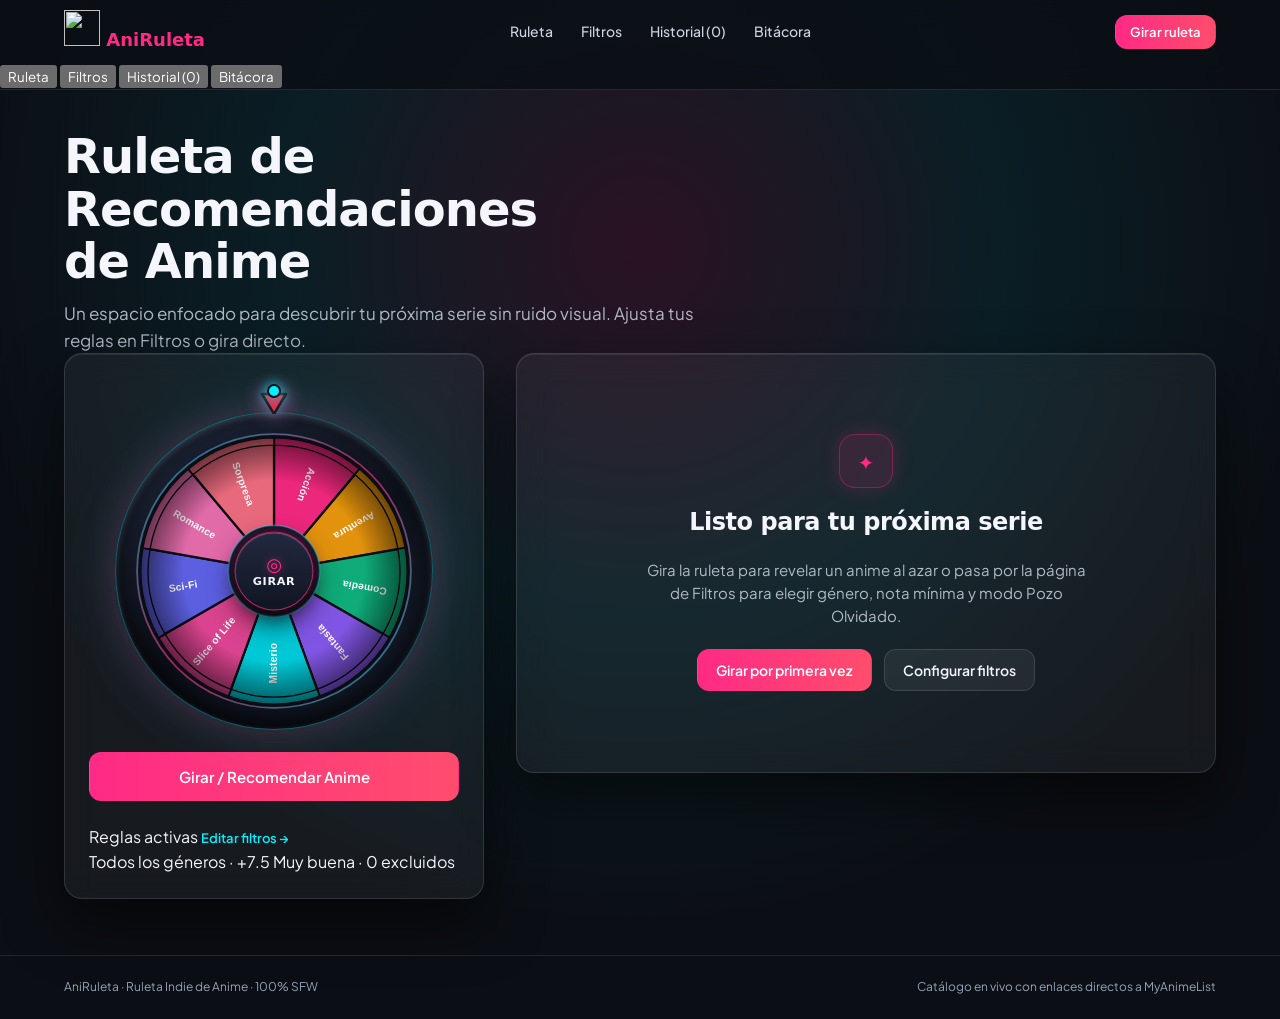
==== commit f3b56a01: "Add files via upload" ====
--- a/index.html
+++ b/index.html
@@ -3,291 +3,441 @@
   <head>
     <meta charset="UTF-8" />
     <meta name="viewport" content="width=device-width, initial-scale=1.0" />
-    <title>Ruleta de Recomendaciones de Anime</title>
+    <title>AniRuleta — Ruleta Indie de Recomendaciones de Anime</title>
+    <link rel="icon" type="image/svg+xml" href="favicon.svg" />
+    <link rel="apple-touch-icon" href="favicon.svg" />
     <meta
       name="description"
-      content="Aplicación web interactiva en modo oscuro para descubrir tu próximo anime mediante una ruleta animada con enlaces directos a MyAnimeList."
+      content="Ruleta indie de recomendaciones de anime conectada en vivo con AniList. Filtra por género, descubre joyas ocultas en el Pozo Olvidado y guarda tu historial."
     />
     <link rel="preconnect" href="https://fonts.googleapis.com" />
     <link rel="preconnect" href="https://fonts.gstatic.com" crossorigin />
     <link
-      href="https://fonts.googleapis.com/css2?family=JetBrains+Mono:wght@500;600&family=Outfit:wght@500;600;700;800&family=Plus+Jakarta+Sans:wght@400;500;600;700&display=swap"
+      href="https://fonts.googleapis.com/css2?family=Bricolage+Grotesque:wght@600;700;800&family=JetBrains+Mono:wght@500;600;700&family=Plus+Jakarta+Sans:wght@400;500;600;700&display=swap"
       rel="stylesheet"
     />
     <link rel="stylesheet" href="css/style.css" />
   </head>
   <body>
-    <div class="bg-kanji-layer" aria-hidden="true">
-      <span class="anime-bg-kanji">ランダムアニメ</span>
-    </div>
-
     <header class="topbar">
       <div class="container topbar-inner">
-        <a href="#inicio" class="brand">Ani<span>Ruleta</span></a>
-
-        <nav class="nav-links" aria-label="Navegación principal">
-          <a href="#inicio">Ruleta</a>
-          <a href="#filtros">Filtros</a>
-          <a href="#resultado">Resultado</a>
-          <a href="#historial">Historial (<span id="nav-watched-count">0</span>)</a>
+        <a href="#ruleta" class="brand" data-page-link="ruleta">
+          <img src="favicon.svg" alt="" class="brand-logo" width="36" height="36" aria-hidden="true" />
+          <span class="brand-wordmark">Ani<span class="brand-accent">Ruleta</span></span>
+        </a>
+
+        <nav class="nav-links" aria-label="Páginas del sitio">
+          <a href="#ruleta" data-page-link="ruleta" class="is-active" aria-current="page">Ruleta</a>
+          <a href="#filtros" data-page-link="filtros">Filtros</a>
+          <a href="#historial" data-page-link="historial">
+            Historial (<span id="nav-watched-count">0</span>)
+          </a>
+          <a href="#bitacora" data-page-link="bitacora">Bitácora</a>
         </nav>
 
         <button type="button" id="header-spin-btn" class="btn btn-primary btn-sm">
           Girar ruleta
         </button>
       </div>
+
+      <nav class="mobile-page-tabs" aria-label="Páginas en móvil">
+        <button type="button" class="mobile-tab is-active" data-page-link="ruleta" aria-current="page">
+          Ruleta
+        </button>
+        <button type="button" class="mobile-tab" data-page-link="filtros">
+          Filtros
+        </button>
+        <button type="button" class="mobile-tab" data-page-link="historial">
+          Historial (<span id="mobile-watched-count">0</span>)
+        </button>
+        <button type="button" class="mobile-tab" data-page-link="bitacora">
+          Bitácora
+        </button>
+      </nav>
     </header>
 
-    <main id="inicio" class="container main-content">
-      <section class="hero-intro">
-        <h1>Ruleta de Recomendaciones de Anime</h1>
-        <p class="hero-subtitle">
-          Ajusta el género y la puntuación mínima, gira la ruleta y descubre tu próxima serie vinculada directamente a MyAnimeList.
-        </p>
+    <main class="container main-content">
+      <!-- PÁGINA 1: RULETA Y RESULTADO -->
+      <section id="page-ruleta" class="page-view" aria-labelledby="titulo-ruleta">
+        <div class="hero-intro">
+          <h1 id="titulo-ruleta">Ruleta de Recomendaciones de Anime</h1>
+          <p class="hero-subtitle">
+            Un espacio enfocado para descubrir tu próxima serie sin ruido visual. Ajusta tus reglas en Filtros o gira directo.
+          </p>
+        </div>
+
+        <div class="workspace-grid" aria-label="Ruleta y ficha de resultado">
+          <aside class="panel controls-panel">
+            <div class="wheel-stage">
+              <div class="wheel-pointer" aria-hidden="true">
+                <span class="pointer-dot"></span>
+                <svg
+                  id="wheel-pointer-needle"
+                  class="pointer-needle"
+                  width="28"
+                  height="22"
+                  viewBox="0 0 28 22"
+                >
+                  <path
+                    d="M14 22L2 2H26L14 22Z"
+                    fill="#E12D53"
+                    stroke="#1C1B18"
+                    stroke-width="2.5"
+                    stroke-linejoin="round"
+                  />
+                </svg>
+              </div>
+
+              <div class="wheel-frame">
+                <svg
+                  id="roulette-svg"
+                  class="roulette-wheel"
+                  viewBox="0 0 320 320"
+                  role="img"
+                  aria-label="Ruleta interactiva de anime"
+                ></svg>
+
+                <button
+                  type="button"
+                  id="wheel-hub-btn"
+                  class="wheel-hub"
+                  aria-label="Girar ruleta"
+                >
+                  <span class="wheel-hub-icon" aria-hidden="true">◎</span>
+                  <span id="wheel-hub-text" class="wheel-hub-text">Girar</span>
+                </button>
+              </div>
+
+              <button type="button" id="main-spin-btn" class="btn btn-primary btn-full">
+                Girar / Recomendar Anime
+              </button>
+            </div>
+
+            <div class="active-rules-box">
+              <div class="active-rules-head">
+                <span class="active-rules-title">Reglas activas</span>
+                <button
+                  type="button"
+                  id="goto-filters-btn"
+                  class="text-link-btn"
+                  data-page-link="filtros"
+                >
+                  Editar filtros →
+                </button>
+              </div>
+              <p id="active-rules-summary" class="active-rules-summary">
+                Todos los géneros · +7.5 Muy buena · 0 excluidos
+              </p>
+            </div>
+          </aside>
+
+          <section id="resultado" class="result-stage" aria-live="polite">
+            <div id="state-idle" class="panel state-box">
+              <div class="state-icon" aria-hidden="true">✦</div>
+              <h2>Listo para tu próxima serie</h2>
+              <p>
+                Gira la ruleta para revelar un anime al azar o pasa por la página de Filtros para elegir género, nota mínima y modo Pozo Olvidado.
+              </p>
+              <div class="state-actions">
+                <button type="button" id="empty-spin-btn" class="btn btn-primary">
+                  Girar por primera vez
+                </button>
+                <button
+                  type="button"
+                  class="btn btn-secondary"
+                  data-page-link="filtros"
+                >
+                  Configurar filtros
+                </button>
+              </div>
+            </div>
+
+            <div id="state-loading" class="panel state-box is-hidden">
+              <div class="spinner" aria-hidden="true"></div>
+              <h2>Consultando catálogo de anime…</h2>
+              <p id="loading-detail">Buscando títulos en el catálogo…</p>
+            </div>
+
+            <div id="state-error" class="panel state-box state-error is-hidden" role="alert">
+              <div class="state-icon state-icon-error" aria-hidden="true">!</div>
+              <h2>No se pudo completar la recomendación</h2>
+              <p id="error-message">Ocurrió un error al consultar la API.</p>
+              <div class="state-actions">
+                <button type="button" id="retry-spin-btn" class="btn btn-primary">
+                  Reintentar giro
+                </button>
+                <button type="button" id="clear-filters-btn" class="btn btn-secondary">
+                  Limpiar filtros
+                </button>
+              </div>
+            </div>
+
+            <article id="anime-card" class="panel anime-card is-hidden">
+              <div class="anime-poster-col">
+                <div class="anime-poster-frame">
+                  <img
+                    id="anime-poster"
+                    src=""
+                    alt=""
+                    referrerpolicy="no-referrer"
+                  />
+                  <div id="poster-fallback" class="poster-fallback is-hidden">
+                    <span id="poster-fallback-title">Sin portada</span>
+                  </div>
+                </div>
+              </div>
+
+              <div class="anime-info-col">
+                <div class="anime-header">
+                  <div class="anime-meta-line">
+                    <span id="anime-score" class="meta-score">★ 0.00</span>
+                    <span aria-hidden="true">·</span>
+                    <span id="anime-episodes">0 episodios</span>
+                    <span aria-hidden="true">·</span>
+                    <span id="anime-status">Finalizado</span>
+                    <span id="anime-year-sep" aria-hidden="true">·</span>
+                    <span id="anime-year"></span>
+                  </div>
+
+                  <p id="pozo-popularity-note" class="pozo-popularity-note is-hidden"></p>
+
+                  <h2 id="anime-title" class="anime-title">Título del Anime</h2>
+                  <p id="anime-subtitles" class="anime-subtitles"></p>
+                </div>
+
+                <p id="anime-genres" class="anime-genres" aria-label="Géneros"></p>
+
+                <div class="anime-synopsis-wrap">
+                  <p id="anime-synopsis" class="anime-synopsis"></p>
+                  <button
+                    type="button"
+                    id="toggle-synopsis-btn"
+                    class="text-link-btn is-hidden"
+                  >
+                    Leer sinopsis completa
+                  </button>
+                </div>
+
+                <div class="anime-actions">
+                  <div class="anime-actions-left">
+                    <button type="button" id="mark-watched-btn" class="btn btn-secondary">
+                      Ya lo vi
+                    </button>
+                    <button
+                      type="button"
+                      id="share-card-btn"
+                      class="btn btn-secondary"
+                      aria-label="Descargar o compartir tarjeta en imagen PNG"
+                    >
+                      Compartir PNG
+                    </button>
+                    <button type="button" id="next-spin-btn" class="btn btn-primary">
+                      Otro anime
+                    </button>
+                  </div>
+
+                  <a
+                    id="mal-link"
+                    href="#"
+                    target="_blank"
+                    rel="noopener noreferrer"
+                    class="external-link"
+                  >
+                    Ver ficha en MyAnimeList ↗
+                  </a>
+                </div>
+              </div>
+            </article>
+          </section>
+        </div>
       </section>
 
-      <section class="workspace-grid" aria-label="Configuración y resultado de la ruleta">
-        <aside id="filtros" class="panel controls-panel">
-          <div class="panel-header">
-            <h2 class="panel-title">Filtros de búsqueda</h2>
-            <span class="muted-counter">Excluidos: <strong id="excluded-count">0</strong></span>
-          </div>
-
-          <div class="filter-group">
-            <span class="filter-label">Género principal</span>
-            <div id="genre-buttons" class="genre-grid" role="group" aria-label="Seleccionar género">
-              <button type="button" class="genre-btn is-active" data-genre="">Todos</button>
-              <button type="button" class="genre-btn" data-genre="Action">Acción</button>
-              <button type="button" class="genre-btn" data-genre="Adventure">Aventura</button>
-              <button type="button" class="genre-btn" data-genre="Comedy">Comedia</button>
-              <button type="button" class="genre-btn" data-genre="Fantasy">Fantasía</button>
-              <button type="button" class="genre-btn" data-genre="Mystery">Misterio</button>
-              <button type="button" class="genre-btn" data-genre="Slice of Life">Slice of Life</button>
-              <button type="button" class="genre-btn" data-genre="Sci-Fi">Ciencia Ficción</button>
-              <button type="button" class="genre-btn" data-genre="Romance">Romance</button>
-            </div>
-          </div>
-
-          <div class="filter-group">
-            <label for="min-score-select" class="filter-label">Puntuación mínima</label>
-            <select id="min-score-select" class="select-input">
-              <option value="">Cualquier puntuación</option>
-              <option value="7">+7.0 Buena</option>
-              <option value="7.5" selected>+7.5 Muy buena</option>
-              <option value="8">+8.0 Excelente</option>
-              <option value="8.5">+8.5 Obra maestra</option>
-            </select>
-          </div>
-
-          <div class="filter-group">
-            <span class="filter-label">Modo especial</span>
-            <button
-              type="button"
-              id="pozo-toggle-btn"
-              class="pozo-toggle"
-              role="switch"
-              aria-checked="false"
-            >
-              <span class="pozo-toggle-text">
-                <span class="pozo-toggle-title">Pozo Olvidado</span>
-                <span class="pozo-toggle-desc">Solo joyas con menos de 10.000 miembros en AniList</span>
-              </span>
-              <span class="pozo-switch-track" aria-hidden="true">
-                <span class="pozo-switch-thumb"></span>
-              </span>
-            </button>
-          </div>
-
-          <div class="wheel-stage">
-            <div class="wheel-pointer" aria-hidden="true">
-              <span class="pointer-dot"></span>
-              <svg
-                id="wheel-pointer-needle"
-                class="pointer-needle"
-                width="28"
-                height="22"
-                viewBox="0 0 28 22"
-              >
-                <defs>
-                  <linearGradient id="gachaPointerGrad" x1="0%" y1="0%" x2="0%" y2="100%">
-                    <stop offset="0%" stop-color="#00F0FF" />
-                    <stop offset="55%" stop-color="#FF2A85" />
-                    <stop offset="100%" stop-color="#FFE6F2" />
-                  </linearGradient>
-                </defs>
-                <path
-                  d="M14 22L2 2H26L14 22Z"
-                  fill="url(#gachaPointerGrad)"
-                  stroke="#0B0E14"
-                  stroke-width="2"
-                  stroke-linejoin="round"
-                />
-              </svg>
-            </div>
-
-            <div class="wheel-frame">
-              <svg
-                id="roulette-svg"
-                class="roulette-wheel"
-                viewBox="0 0 320 320"
-                role="img"
-                aria-label="Ruleta interactiva de anime"
-              ></svg>
-
+      <!-- PÁGINA 2: FILTROS -->
+      <section id="page-filtros" class="page-view is-hidden" aria-labelledby="titulo-filtros">
+        <div class="narrow-page">
+          <div class="page-intro">
+            <h1 id="titulo-filtros">Filtros de búsqueda</h1>
+            <p class="hero-subtitle">
+              Combina género, puntuación mínima y el modo Pozo Olvidado. Tus ajustes se aplican directo al siguiente giro.
+            </p>
+          </div>
+
+          <div class="panel filters-page-card">
+            <div class="panel-header">
+              <h2 class="panel-title">Preferencias del catálogo</h2>
+              <span class="muted-counter">Excluidos por historial: <strong id="excluded-count">0</strong></span>
+            </div>
+
+            <div class="filter-group">
+              <span class="filter-label">Género principal</span>
+              <div id="genre-buttons" class="genre-grid" role="group" aria-label="Seleccionar género">
+                <button type="button" class="genre-btn is-active" data-genre="">Todos</button>
+                <button type="button" class="genre-btn" data-genre="Action">Acción</button>
+                <button type="button" class="genre-btn" data-genre="Adventure">Aventura</button>
+                <button type="button" class="genre-btn" data-genre="Comedy">Comedia</button>
+                <button type="button" class="genre-btn" data-genre="Fantasy">Fantasía</button>
+                <button type="button" class="genre-btn" data-genre="Mystery">Misterio</button>
+                <button type="button" class="genre-btn" data-genre="Slice of Life">Slice of Life</button>
+                <button type="button" class="genre-btn" data-genre="Sci-Fi">Ciencia Ficción</button>
+                <button type="button" class="genre-btn" data-genre="Romance">Romance</button>
+              </div>
+            </div>
+
+            <div class="filter-group">
+              <label for="min-score-select" class="filter-label">Puntuación mínima</label>
+              <select id="min-score-select" class="select-input">
+                <option value="">Cualquier puntuación</option>
+                <option value="7">+7.0 Buena</option>
+                <option value="7.5" selected>+7.5 Muy buena</option>
+                <option value="8">+8.0 Excelente</option>
+                <option value="8.5">+8.5 Obra maestra</option>
+              </select>
+            </div>
+
+            <div class="filter-group">
+              <span class="filter-label">Modo especial</span>
               <button
                 type="button"
-                id="wheel-hub-btn"
-                class="wheel-hub"
-                aria-label="Girar ruleta"
+                id="pozo-toggle-btn"
+                class="pozo-toggle"
+                role="switch"
+                aria-checked="false"
               >
-                <span class="wheel-hub-icon" aria-hidden="true">◎</span>
-                <span id="wheel-hub-text" class="wheel-hub-text">Girar</span>
+                <span class="pozo-toggle-text">
+                  <span class="pozo-toggle-title">Pozo Olvidado</span>
+                  <span class="pozo-toggle-desc">Solo joyas con menos de 10.000 miembros en AniList</span>
+                </span>
+                <span class="pozo-switch-track" aria-hidden="true">
+                  <span class="pozo-switch-thumb"></span>
+                </span>
               </button>
             </div>
 
-            <button type="button" id="main-spin-btn" class="btn btn-primary btn-full">
-              Girar / Recomendar Anime
+            <div class="filters-page-actions">
+              <button type="button" id="reset-filters-page-btn" class="btn btn-secondary">
+                Restablecer filtros
+              </button>
+              <div class="filters-page-actions-right">
+                <button type="button" class="btn btn-secondary" data-page-link="ruleta">
+                  Volver a la ruleta
+                </button>
+                <button type="button" id="spin-from-filters-btn" class="btn btn-primary">
+                  Girar con estos filtros
+                </button>
+              </div>
+            </div>
+          </div>
+        </div>
+      </section>
+
+      <!-- PÁGINA 3: HISTORIAL -->
+      <section id="page-historial" class="page-view is-hidden" aria-labelledby="titulo-historial">
+        <div class="history-page-wrap">
+          <div class="history-header">
+            <div>
+              <h1 id="titulo-historial">Cuaderno de animes vistos</h1>
+              <p id="history-summary" class="history-summary">
+                Todavía no marcaste ningún título como visto.
+              </p>
+            </div>
+
+            <div id="reset-controls" class="reset-controls is-hidden">
+              <button type="button" id="cancel-reset-btn" class="btn btn-secondary btn-sm is-hidden">
+                Cancelar
+              </button>
+              <button type="button" id="reset-history-btn" class="btn btn-secondary btn-sm">
+                Reiniciar historial
+              </button>
+            </div>
+          </div>
+
+          <div id="history-empty-box" class="panel empty-history-box">
+            <p>
+              Cada vez que pulses «Ya lo vi» en una ficha, el anime se guardará aquí y quedará excluido de futuros giros.
+            </p>
+            <button type="button" class="btn btn-primary" data-page-link="ruleta">
+              Ir a la ruleta
             </button>
           </div>
-        </aside>
-
-        <section id="resultado" class="result-stage" aria-live="polite">
-          <div id="state-idle" class="panel state-box">
-            <div class="state-icon" aria-hidden="true">✦</div>
-            <h2>Listo para tu próxima serie</h2>
-            <p>
-              Selecciona un género y una puntuación mínima en el panel izquierdo y pulsa el botón para girar la ruleta.
+
+          <div id="watched-grid" class="watched-grid"></div>
+        </div>
+      </section>
+
+      <!-- PÁGINA 4: BITÁCORA INDIE WEB -->
+      <section id="page-bitacora" class="page-view is-hidden" aria-labelledby="titulo-bitacora">
+        <div class="narrow-page">
+          <div class="page-intro">
+            <h1 id="titulo-bitacora">Bitácora del rincón</h1>
+            <p class="hero-subtitle">
+              Notas sobre cómo funciona esta ruleta hecha a mano dentro del espíritu de la web independiente.
             </p>
-            <button type="button" id="empty-spin-btn" class="btn btn-primary">
-              Girar por primera vez
-            </button>
-          </div>
-
-          <div id="state-loading" class="panel state-box is-hidden">
-            <div class="spinner" aria-hidden="true"></div>
-            <h2>Consultando catálogo de anime…</h2>
-            <p id="loading-detail">Buscando títulos en el catálogo…</p>
-          </div>
-
-          <div id="state-error" class="panel state-box state-error is-hidden" role="alert">
-            <div class="state-icon state-icon-error" aria-hidden="true">!</div>
-            <h2>No se pudo completar la recomendación</h2>
-            <p id="error-message">Ocurrió un error al consultar la API.</p>
-            <div class="state-actions">
-              <button type="button" id="retry-spin-btn" class="btn btn-primary">
-                Reintentar giro
-              </button>
-              <button type="button" id="clear-filters-btn" class="btn btn-secondary">
-                Limpiar filtros
-              </button>
-            </div>
-          </div>
-
-          <article id="anime-card" class="panel anime-card is-hidden">
-            <div class="anime-poster-col">
-              <div class="anime-poster-frame">
-                <img
-                  id="anime-poster"
-                  src=""
-                  alt=""
-                  referrerpolicy="no-referrer"
-                />
-                <div id="poster-fallback" class="poster-fallback is-hidden">
-                  <span id="poster-fallback-title">Sin portada</span>
-                </div>
-              </div>
-            </div>
-
-            <div class="anime-info-col">
-              <div class="anime-header">
-                <div class="anime-meta-line">
-                  <span id="anime-score" class="meta-score">★ 0.00</span>
-                  <span aria-hidden="true">·</span>
-                  <span id="anime-episodes">0 episodios</span>
-                  <span aria-hidden="true">·</span>
-                  <span id="anime-status">Finalizado</span>
-                  <span id="anime-year-sep" aria-hidden="true">·</span>
-                  <span id="anime-year"></span>
-                </div>
-
-                <p id="pozo-popularity-note" class="pozo-popularity-note is-hidden"></p>
-
-                <h2 id="anime-title" class="anime-title">Título del Anime</h2>
-                <p id="anime-subtitles" class="anime-subtitles"></p>
-              </div>
-
-              <div id="anime-genres" class="anime-genres" aria-label="Géneros"></div>
-
-              <div class="anime-synopsis-wrap">
-                <p id="anime-synopsis" class="anime-synopsis"></p>
-                <button
-                  type="button"
-                  id="toggle-synopsis-btn"
-                  class="text-link-btn is-hidden"
-                >
-                  Leer sinopsis completa
-                </button>
-              </div>
-
-              <div class="anime-actions">
-                <div class="anime-actions-left">
-                  <button type="button" id="mark-watched-btn" class="btn btn-secondary">
-                    Ya lo vi
-                  </button>
-                  <button
-                    type="button"
-                    id="share-card-btn"
-                    class="btn btn-secondary"
-                    aria-label="Descargar o compartir tarjeta en imagen PNG"
-                  >
-                    Compartir PNG
-                  </button>
-                  <button type="button" id="next-spin-btn" class="btn btn-primary">
-                    Otro anime
-                  </button>
-                </div>
-
-                <a
-                  id="mal-link"
-                  href="#"
-                  target="_blank"
-                  rel="noopener noreferrer"
-                  class="external-link"
-                >
-                  Ver ficha en MyAnimeList ↗
-                </a>
-              </div>
-            </div>
-          </article>
-        </section>
-      </section>
-
-      <section id="historial" class="history-section">
-        <div class="history-header">
-          <div>
-            <h2>Historial de animes vistos</h2>
-            <p id="history-summary" class="history-summary">
-              Todavía no marcaste ningún título como visto.
-            </p>
-          </div>
-
-          <div id="reset-controls" class="reset-controls is-hidden">
-            <button type="button" id="cancel-reset-btn" class="btn btn-secondary btn-sm is-hidden">
-              Cancelar
-            </button>
-            <button type="button" id="reset-history-btn" class="btn btn-secondary btn-sm">
-              Reiniciar historial
-            </button>
+          </div>
+
+          <div class="bitacora-grid">
+            <article class="panel bitacora-card">
+              <h2>01. Qué es AniRuleta</h2>
+              <p>
+                Una herramienta directa para cuando tienes ganas de ver anime y no quieres pasar media hora leyendo listas infinitas. Consulta el catálogo en vivo a través de AniList GraphQL y enlaza cada resultado directo a su ficha.
+              </p>
+            </article>
+
+            <article class="panel bitacora-card">
+              <h2>02. Modo Pozo Olvidado</h2>
+              <p>
+                Pensado para salir de los diez animes populares de siempre: filtra series en AniList con entre 500 y 10.000 miembros para rescatar joyas escondidas, OVAs raras y clásicos olvidados.
+              </p>
+            </article>
+
+            <article class="panel bitacora-card">
+              <h2>03. Privacidad y 100% SFW</h2>
+              <p>
+                Sin cuentas, sin anuncios y sin algoritmos de seguimiento. Tu historial «Ya lo vi» y el modo Pozo Olvidado viven únicamente en el almacenamiento local de tu navegador, con exclusión estricta de contenido adulto o ecchi.
+              </p>
+            </article>
+
+            <article class="panel bitacora-card">
+              <h2>04. Créditos y modificaciones</h2>
+              <p>
+                Si realizas cualquier modificación, cambio o publicas una página web usando estos archivos, debes incluir una sección visible o un enlace directo al sitio original de AniRuleta como crédito del proyecto.
+              </p>
+            </article>
+          </div>
+
+          <div class="stamps-tray">
+            <span class="stamps-label">Sellos 88×31 de este rincón:</span>
+            <div class="stamps-row">
+              <svg width="88" height="31" viewBox="0 0 88 31" shape-rendering="crispEdges" role="img" aria-label="Sello AniRuleta 100% SFW">
+                <rect width="88" height="31" fill="#1C1B18" />
+                <rect x="2" y="2" width="84" height="27" fill="#FFFDF8" />
+                <rect x="2" y="2" width="26" height="27" fill="#E12D53" />
+                <text x="15" y="19" fill="#FFFDF8" font-size="9" font-weight="700" font-family="monospace" text-anchor="middle">SFW</text>
+                <text x="57" y="19" fill="#1C1B18" font-size="9" font-weight="700" font-family="monospace" text-anchor="middle">ANIRULETA</text>
+              </svg>
+
+              <svg width="88" height="31" viewBox="0 0 88 31" shape-rendering="crispEdges" role="img" aria-label="Sello Small Web">
+                <rect width="88" height="31" fill="#1C1B18" />
+                <rect x="2" y="2" width="84" height="27" fill="#EFF6FF" />
+                <rect x="2" y="2" width="84" height="10" fill="#1D4ED8" />
+                <text x="44" y="10" fill="#FFFDF8" font-size="7" font-weight="700" font-family="monospace" text-anchor="middle">INDIE WEB</text>
+                <text x="44" y="24" fill="#1C1B18" font-size="9" font-weight="700" font-family="monospace" text-anchor="middle">SMALL WEB</text>
+              </svg>
+
+              <svg width="88" height="31" viewBox="0 0 88 31" shape-rendering="crispEdges" role="img" aria-label="Sello Sin Rastreo">
+                <rect width="88" height="31" fill="#1C1B18" />
+                <rect x="2" y="2" width="84" height="27" fill="#DCFCE7" />
+                <text x="44" y="14" fill="#15803D" font-size="8" font-weight="700" font-family="monospace" text-anchor="middle">SIN RASTREO</text>
+                <text x="44" y="25" fill="#1C1B18" font-size="7" font-weight="700" font-family="monospace" text-anchor="middle">SOLO LOCAL</text>
+              </svg>
+            </div>
           </div>
         </div>
-
-        <div id="watched-grid" class="watched-grid"></div>
       </section>
     </main>
 
     <footer class="site-footer">
       <div class="container footer-inner">
-        <span>Ruleta de Recomendaciones de Anime</span>
+        <span>AniRuleta · Ruleta Indie de Anime · 100% SFW</span>
         <span>Catálogo en vivo con enlaces directos a MyAnimeList</span>
       </div>
     </footer>
--- a/css/style.css
+++ b/css/style.css
@@ -38,6 +38,7 @@
   max-width: 100%;
   display: flex;
   flex-direction: column;
+  align-items: center;
   overflow-x: hidden;
   background-color: var(--bg-canvas);
   background-image: radial-gradient(
@@ -112,6 +113,7 @@
 
 /* Topbar Glass */
 .topbar {
+  width: 100%;
   position: sticky;
   top: 0;
   z-index: 30;
@@ -170,11 +172,17 @@
   position: relative;
   z-index: 10;
   flex: 1;
+  width: 100%;
   padding-top: 40px;
   padding-bottom: 56px;
   display: flex;
   flex-direction: column;
+  align-items: center;
   gap: 44px;
+}
+
+.main-content > * {
+  width: 100%;
 }
 
 .hero-intro {
@@ -315,9 +323,99 @@
 .select-input:focus-visible,
 .btn:focus-visible,
 .genre-btn:focus-visible,
+.pozo-toggle:focus-visible,
 .wheel-hub:focus-visible {
   outline: 2px solid var(--neon-cyan);
   outline-offset: 2px;
+}
+
+/* Toggle modo Pozo Olvidado */
+.pozo-toggle {
+  width: 100%;
+  display: flex;
+  align-items: center;
+  justify-content: space-between;
+  gap: 12px;
+  padding: 12px 14px;
+  border-radius: 14px;
+  border: 1px solid rgba(255, 255, 255, 0.12);
+  background-color: rgba(255, 255, 255, 0.04);
+  color: var(--text-primary);
+  text-align: left;
+  cursor: pointer;
+  transition: all 0.3s ease;
+}
+
+.pozo-toggle:hover:not(:disabled) {
+  border-color: rgba(0, 240, 255, 0.5);
+  box-shadow: 0 0 14px rgba(0, 240, 255, 0.2);
+}
+
+.pozo-toggle.is-active {
+  background-color: rgba(0, 240, 255, 0.1);
+  border-color: var(--neon-cyan);
+  box-shadow: 0 0 18px rgba(0, 240, 255, 0.3);
+}
+
+.pozo-toggle:disabled {
+  opacity: 0.6;
+  cursor: wait;
+}
+
+.pozo-toggle-text {
+  display: flex;
+  flex-direction: column;
+  gap: 2px;
+  min-width: 0;
+}
+
+.pozo-toggle-title {
+  font-size: 0.875rem;
+  font-weight: 700;
+  color: var(--text-primary);
+}
+
+.pozo-toggle-desc {
+  font-size: 0.72rem;
+  line-height: 1.35;
+  color: var(--text-muted);
+}
+
+.pozo-toggle.is-active .pozo-toggle-desc {
+  color: var(--text-secondary);
+}
+
+.pozo-switch-track {
+  position: relative;
+  flex-shrink: 0;
+  width: 44px;
+  height: 24px;
+  border-radius: 999px;
+  background-color: rgba(255, 255, 255, 0.14);
+  border: 1px solid rgba(255, 255, 255, 0.16);
+  transition: all 0.3s ease;
+}
+
+.pozo-toggle.is-active .pozo-switch-track {
+  background-color: rgba(0, 240, 255, 0.32);
+  border-color: var(--neon-cyan);
+}
+
+.pozo-switch-thumb {
+  position: absolute;
+  top: 2px;
+  left: 2px;
+  width: 18px;
+  height: 18px;
+  border-radius: 999px;
+  background-color: #cbd5e1;
+  transition: transform 0.25s ease, background-color 0.25s ease;
+}
+
+.pozo-toggle.is-active .pozo-switch-thumb {
+  transform: translateX(20px);
+  background-color: var(--neon-cyan);
+  box-shadow: 0 0 10px rgba(0, 240, 255, 0.75);
 }
 
 /* Botones con micro-interacciones luminosas */
@@ -565,6 +663,9 @@
 /* Result Stage */
 .result-stage {
   min-height: 420px;
+  display: flex;
+  flex-direction: column;
+  justify-content: center;
 }
 
 .state-box {
@@ -720,6 +821,10 @@
     display: none;
     animation: none;
   }
+
+  .pozo-switch-thumb {
+    transition: none;
+  }
 }
 
 .anime-poster-col {
@@ -798,6 +903,19 @@
   font-family: var(--font-mono);
   font-weight: 700;
   color: #fcd34d;
+}
+
+.pozo-popularity-note {
+  font-size: 0.8125rem;
+  font-weight: 500;
+  color: var(--neon-cyan);
+  background-color: rgba(0, 240, 255, 0.08);
+  border: 1px solid rgba(0, 240, 255, 0.25);
+  border-radius: 10px;
+  padding: 7px 12px;
+  width: fit-content;
+  max-width: 100%;
+  font-variant-numeric: tabular-nums;
 }
 
 .anime-title {
@@ -1000,6 +1118,7 @@
 
 /* Footer */
 .site-footer {
+  width: 100%;
   position: relative;
   z-index: 10;
   border-top: 1px solid rgba(255, 255, 255, 0.1);
@@ -1019,7 +1138,10 @@
 /* Responsive Breakpoints */
 @media (max-width: 1024px) {
   .workspace-grid {
+    max-width: 600px;
+    margin: 0 auto;
     grid-template-columns: minmax(0, 1fr);
+    justify-items: center;
   }
 
   .hero-intro {
@@ -1043,6 +1165,14 @@
 
   .controls-panel {
     padding: 18px;
+  }
+
+  .genre-grid {
+    justify-content: center;
+  }
+
+  .filter-label {
+    text-align: center;
   }
 
   .btn-full {
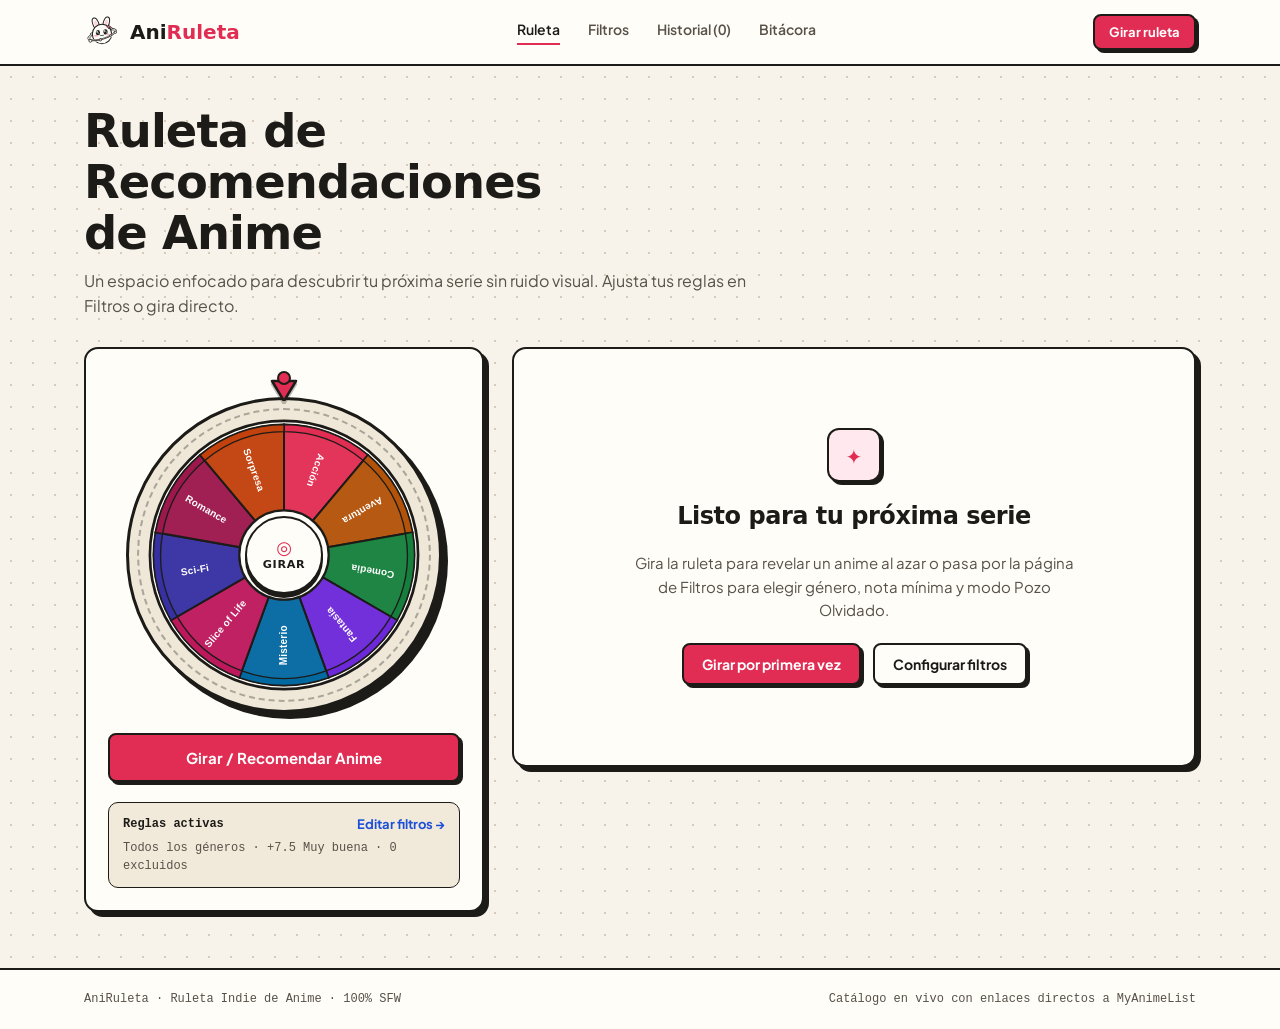
==== commit 603653c3: "Add files via upload" ====
--- a/index.html
+++ b/index.html
@@ -10,6 +10,39 @@
       name="description"
       content="Ruleta indie de recomendaciones de anime conectada en vivo con AniList. Filtra por género, descubre joyas ocultas en el Pozo Olvidado y guarda tu historial."
     />
+    <meta property="og:title" content="AniRuleta — Ruleta Indie de Recomendaciones de Anime" />
+    <meta
+      property="og:description"
+      content="Descubre tu próximo anime con una ruleta artesanal multipágina, filtros personalizados y modo Pozo Olvidado."
+    />
+    <meta property="og:site_name" content="AniRuleta" />
+    <meta property="og:type" content="website" />
+    <meta property="og:image" content="social-preview.png" />
+    <meta property="og:image:width" content="1280" />
+    <meta property="og:image:height" content="640" />
+    <meta property="og:image:alt" content="AniRuleta — Ruleta Indie de Recomendaciones de Anime 100% SFW" />
+    <meta name="twitter:card" content="summary_large_image" />
+    <meta name="twitter:title" content="AniRuleta — Ruleta Indie de Recomendaciones de Anime" />
+    <meta
+      name="twitter:description"
+      content="Descubre tu próximo anime con una ruleta artesanal multipágina, filtros personalizados y modo Pozo Olvidado."
+    />
+    <meta name="twitter:image" content="social-preview.png" />
+    <script type="application/ld+json">
+      {
+        "@context": "https://schema.org",
+        "@type": "WebApplication",
+        "name": "AniRuleta",
+        "applicationCategory": "EntertainmentApplication",
+        "operatingSystem": "All",
+        "description": "Ruleta indie de recomendaciones de anime conectada en vivo con AniList, filtros personalizados, modo Pozo Olvidado y cuaderno local 100% SFW.",
+        "offers": {
+          "@type": "Offer",
+          "price": "0",
+          "priceCurrency": "USD"
+        }
+      }
+    </script>
     <link rel="preconnect" href="https://fonts.googleapis.com" />
     <link rel="preconnect" href="https://fonts.gstatic.com" crossorigin />
     <link
--- a/css/style.css
+++ b/css/style.css
@@ -1,18 +1,15 @@
 :root {
-  --bg-canvas: #0b0e14;
-  --bg-glass: rgba(255, 255, 255, 0.05);
-  --bg-glass-strong: rgba(255, 255, 255, 0.08);
-  --border-subtle: rgba(255, 255, 255, 0.12);
-  --border-strong: rgba(255, 255, 255, 0.2);
-  --text-primary: #f4f6fb;
-  --text-secondary: #cbd5e1;
-  --text-muted: #94a3b8;
-  --neon-pink: #ff2a85;
-  --neon-rose: #ff4d6d;
-  --neon-cyan: #00f0ff;
-  --accent-amber: #fbbf24;
-  --accent-emerald: #10b981;
-  --font-display: "Outfit", system-ui, -apple-system, sans-serif;
+  --bg-paper: #f7f3ea;
+  --bg-card: #fffdf8;
+  --bg-soft: #f1eada;
+  --ink: #1c1b18;
+  --ink-muted: #575148;
+  --accent-red: #e12d53;
+  --accent-red-hover: #c81e42;
+  --accent-blue: #1d4ed8;
+  --accent-amber: #b45309;
+  --accent-green: #15803d;
+  --font-display: "Bricolage Grotesque", system-ui, -apple-system, sans-serif;
   --font-sans: "Plus Jakarta Sans", system-ui, -apple-system, sans-serif;
   --font-mono: "JetBrains Mono", ui-monospace, monospace;
 }
@@ -24,9 +21,9 @@
 }
 
 html {
-  color-scheme: dark;
+  color-scheme: light;
   scroll-behavior: smooth;
-  background-color: var(--bg-canvas);
+  background-color: var(--bg-paper);
   max-width: 100%;
   overflow-x: hidden;
 }
@@ -40,42 +37,13 @@
   flex-direction: column;
   align-items: center;
   overflow-x: hidden;
-  background-color: var(--bg-canvas);
-  background-image: radial-gradient(
-    circle at 50% 24%,
-    rgba(255, 42, 133, 0.13) 0%,
-    rgba(0, 240, 255, 0.07) 36%,
-    rgba(11, 14, 20, 0) 70%
-  );
-  color: var(--text-primary);
+  background-color: var(--bg-paper);
+  background-image: radial-gradient(#d5cbb8 1.15px, transparent 1.15px);
+  background-size: 22px 22px;
+  color: var(--ink);
   font-family: var(--font-sans);
   line-height: 1.55;
   -webkit-font-smoothing: antialiased;
-}
-
-/* Texto decorativo gigante japonés en el fondo */
-.bg-kanji-layer {
-  position: fixed;
-  inset: 0;
-  z-index: 0;
-  overflow: hidden;
-  display: flex;
-  align-items: center;
-  justify-content: center;
-  pointer-events: none;
-}
-
-.anime-bg-kanji {
-  font-family: var(--font-display);
-  font-size: clamp(4.5rem, 15vw, 13.5rem);
-  font-weight: 800;
-  letter-spacing: 0.08em;
-  line-height: 1;
-  color: #f4f6fb;
-  opacity: 0.04;
-  user-select: none;
-  pointer-events: none;
-  white-space: nowrap;
 }
 
 h1,
@@ -106,21 +74,19 @@
 
 .container {
   width: 100%;
-  max-width: 1200px;
+  max-width: 1160px;
   margin: 0 auto;
   padding: 0 24px;
 }
 
-/* Topbar Glass */
+/* Topbar Zine */
 .topbar {
   width: 100%;
   position: sticky;
   top: 0;
   z-index: 30;
-  background-color: rgba(11, 14, 20, 0.8);
-  backdrop-filter: blur(12px);
-  -webkit-backdrop-filter: blur(12px);
-  border-bottom: 1px solid rgba(255, 255, 255, 0.1);
+  background-color: var(--bg-card);
+  border-bottom: 2px solid var(--ink);
 }
 
 .topbar-inner {
@@ -132,20 +98,34 @@
 }
 
 .brand {
+  display: inline-flex;
+  align-items: center;
+  gap: 10px;
   font-family: var(--font-display);
-  font-size: 1.125rem;
+  font-size: 1.25rem;
   font-weight: 800;
   white-space: nowrap;
   flex-shrink: 0;
-  transition: color 0.3s ease;
-}
-
-.brand span {
-  color: var(--neon-pink);
+  transition: color 0.15s ease;
+}
+
+.brand-logo {
+  width: 36px;
+  height: 36px;
+  flex-shrink: 0;
+  transition: transform 0.2s ease;
+}
+
+.brand:hover .brand-logo {
+  transform: rotate(-6deg);
+}
+
+.brand-accent {
+  color: var(--accent-red);
 }
 
 .brand:hover {
-  color: var(--neon-cyan);
+  color: var(--accent-red);
 }
 
 .nav-links {
@@ -153,18 +133,55 @@
   align-items: center;
   gap: 28px;
   font-size: 0.875rem;
-  font-weight: 500;
-  color: var(--text-secondary);
+  font-weight: 600;
+  color: var(--ink-muted);
 }
 
 .nav-links a {
   white-space: nowrap;
   flex-shrink: 0;
-  transition: color 0.3s ease;
+  padding-bottom: 2px;
+  border-bottom: 2px solid transparent;
+  transition: color 0.15s ease, border-color 0.15s ease;
+  font-variant-numeric: tabular-nums;
 }
 
 .nav-links a:hover {
-  color: var(--neon-cyan);
+  color: var(--ink);
+}
+
+.nav-links a.is-active {
+  color: var(--ink);
+  border-bottom-color: var(--accent-red);
+}
+
+.mobile-page-tabs {
+  display: none;
+  border-top: 1px solid rgba(28, 27, 24, 0.16);
+  background-color: rgba(247, 243, 234, 0.96);
+  padding: 8px 12px;
+  gap: 8px;
+  justify-content: center;
+  overflow-x: auto;
+}
+
+.mobile-tab {
+  border: none;
+  background: transparent;
+  padding: 6px 12px;
+  border-radius: 6px;
+  font-size: 0.75rem;
+  font-weight: 700;
+  color: var(--ink-muted);
+  white-space: nowrap;
+  flex-shrink: 0;
+  cursor: pointer;
+  font-variant-numeric: tabular-nums;
+}
+
+.mobile-tab.is-active {
+  background-color: var(--ink);
+  color: var(--bg-card);
 }
 
 /* Main Content */
@@ -178,36 +195,49 @@
   display: flex;
   flex-direction: column;
   align-items: center;
-  gap: 44px;
-}
-
-.main-content > * {
+}
+
+.page-view {
   width: 100%;
-}
-
-.hero-intro {
+  display: flex;
+  flex-direction: column;
+  gap: 28px;
+}
+
+.narrow-page {
+  width: 100%;
+  max-width: 800px;
+  margin: 0 auto;
+  display: flex;
+  flex-direction: column;
+  gap: 24px;
+}
+
+.hero-intro,
+.page-intro {
   max-width: 680px;
   display: flex;
   flex-direction: column;
-  gap: 12px;
-}
-
-.hero-intro h1 {
-  font-size: clamp(2rem, 4vw, 3rem);
+  gap: 10px;
+}
+
+.hero-intro h1,
+.page-intro h1 {
+  font-size: clamp(1.9rem, 4vw, 2.9rem);
   font-weight: 800;
   line-height: 1.1;
   text-wrap: balance;
 }
 
 .hero-subtitle {
-  font-size: 1.0625rem;
-  color: rgba(203, 213, 225, 0.85);
+  font-size: 1rem;
+  color: var(--ink-muted);
 }
 
 .workspace-grid {
   display: grid;
-  grid-template-columns: 420px minmax(0, 1fr);
-  gap: 32px;
+  grid-template-columns: 400px minmax(0, 1fr);
+  gap: 28px;
   align-items: start;
 }
 
@@ -216,20 +246,23 @@
   width: 100%;
 }
 
-/* Panels & Glassmorphism */
+/* Tarjetas impresas Zine */
 .panel {
-  background: var(--bg-glass);
-  backdrop-filter: blur(16px);
-  -webkit-backdrop-filter: blur(16px);
-  border: 1px solid var(--border-subtle);
-  border-radius: 18px;
-  box-shadow:
-    0 24px 56px rgba(0, 0, 0, 0.55),
-    inset 0 1px 0 rgba(255, 255, 255, 0.08);
+  background-color: var(--bg-card);
+  border: 2px solid var(--ink);
+  border-radius: 14px;
+  box-shadow: 5px 5px 0 var(--ink);
 }
 
 .controls-panel {
-  padding: 24px;
+  padding: 22px;
+  display: flex;
+  flex-direction: column;
+  gap: 20px;
+}
+
+.filters-page-card {
+  padding: 28px;
   display: flex;
   flex-direction: column;
   gap: 24px;
@@ -237,24 +270,57 @@
 
 .panel-header {
   display: flex;
+  flex-wrap: wrap;
   align-items: center;
   justify-content: space-between;
   gap: 12px;
-  padding-bottom: 12px;
-  border-bottom: 1px solid rgba(255, 255, 255, 0.1);
+  padding-bottom: 14px;
+  border-bottom: 1px dashed rgba(28, 27, 24, 0.25);
 }
 
 .panel-title {
-  font-size: 0.9375rem;
-  font-weight: 600;
+  font-size: 0.95rem;
+  font-weight: 700;
 }
 
 .muted-counter {
+  font-family: var(--font-mono);
   font-size: 0.75rem;
-  color: var(--text-muted);
+  color: var(--ink-muted);
   font-variant-numeric: tabular-nums;
 }
 
+.active-rules-box {
+  background-color: var(--bg-soft);
+  border: 1.5px solid var(--ink);
+  border-radius: 10px;
+  padding: 12px 14px;
+  display: flex;
+  flex-direction: column;
+  gap: 6px;
+}
+
+.active-rules-head {
+  display: flex;
+  align-items: center;
+  justify-content: space-between;
+  gap: 10px;
+}
+
+.active-rules-title {
+  font-family: var(--font-mono);
+  font-size: 0.75rem;
+  font-weight: 700;
+}
+
+.active-rules-summary {
+  font-family: var(--font-mono);
+  font-size: 0.75rem;
+  color: var(--ink-muted);
+  line-height: 1.5;
+  font-variant-numeric: tabular-nums;
+}
+
 .filter-group {
   display: flex;
   flex-direction: column;
@@ -262,62 +328,53 @@
 }
 
 .filter-label {
-  font-size: 0.75rem;
-  font-weight: 500;
-  color: var(--text-secondary);
-}
-
-/* Chips translúcidos tipo píldora con borde neón activo */
+  font-size: 0.875rem;
+  font-weight: 700;
+  color: var(--ink);
+}
+
 .genre-grid {
   display: flex;
   flex-wrap: wrap;
-  gap: 8px;
+  gap: 10px;
 }
 
 .genre-btn {
-  padding: 7px 14px;
-  border-radius: 999px;
-  border: 1px solid rgba(255, 255, 255, 0.1);
-  background-color: rgba(255, 255, 255, 0.04);
-  backdrop-filter: blur(8px);
-  color: var(--text-muted);
-  opacity: 0.75;
-  font-size: 0.75rem;
+  padding: 8px 14px;
+  border-radius: 8px;
+  border: 2px solid rgba(28, 27, 24, 0.35);
+  background-color: var(--bg-card);
+  color: var(--ink);
+  font-size: 0.8125rem;
+  font-weight: 700;
+  cursor: pointer;
+  white-space: nowrap;
+  transition: all 0.15s ease;
+}
+
+.genre-btn:hover:not(:disabled) {
+  border-color: var(--ink);
+  background-color: #efe8d8;
+}
+
+.genre-btn.is-active {
+  background-color: var(--accent-red);
+  border-color: var(--ink);
+  color: #ffffff;
+  box-shadow: 2px 2px 0 var(--ink);
+}
+
+.select-input {
+  width: 100%;
+  max-width: 360px;
+  padding: 10px 14px;
+  border-radius: 8px;
+  border: 2px solid var(--ink);
+  background-color: var(--bg-card);
+  color: var(--ink);
+  font-size: 0.875rem;
   font-weight: 600;
   cursor: pointer;
-  white-space: nowrap;
-  transition: all 0.3s ease;
-}
-
-.genre-btn:hover:not(:disabled) {
-  opacity: 1;
-  color: #ffffff;
-  border-color: rgba(0, 240, 255, 0.55);
-  box-shadow: 0 0 12px rgba(0, 240, 255, 0.25);
-}
-
-.genre-btn.is-active {
-  opacity: 1;
-  background-color: rgba(255, 42, 133, 0.2);
-  border-color: var(--neon-pink);
-  color: #ffffff;
-  box-shadow: 0 0 16px rgba(255, 42, 133, 0.48);
-}
-
-.select-input {
-  width: 100%;
-  padding: 10px 14px;
-  border-radius: 12px;
-  border: 1px solid rgba(255, 255, 255, 0.14);
-  background-color: rgba(11, 14, 20, 0.8);
-  color: var(--text-primary);
-  font-size: 0.875rem;
-  cursor: pointer;
-  transition: all 0.3s ease;
-}
-
-.select-input:hover:not(:disabled) {
-  border-color: rgba(0, 240, 255, 0.5);
 }
 
 .select-input:focus-visible,
@@ -325,7 +382,7 @@
 .genre-btn:focus-visible,
 .pozo-toggle:focus-visible,
 .wheel-hub:focus-visible {
-  outline: 2px solid var(--neon-cyan);
+  outline: 2px solid var(--accent-blue);
   outline-offset: 2px;
 }
 
@@ -335,26 +392,25 @@
   display: flex;
   align-items: center;
   justify-content: space-between;
-  gap: 12px;
-  padding: 12px 14px;
-  border-radius: 14px;
-  border: 1px solid rgba(255, 255, 255, 0.12);
-  background-color: rgba(255, 255, 255, 0.04);
-  color: var(--text-primary);
+  gap: 14px;
+  padding: 14px 16px;
+  border-radius: 10px;
+  border: 2px solid var(--ink);
+  background-color: var(--bg-card);
+  color: var(--ink);
   text-align: left;
   cursor: pointer;
-  transition: all 0.3s ease;
+  transition: all 0.15s ease;
 }
 
 .pozo-toggle:hover:not(:disabled) {
-  border-color: rgba(0, 240, 255, 0.5);
-  box-shadow: 0 0 14px rgba(0, 240, 255, 0.2);
+  background-color: #efe8d8;
 }
 
 .pozo-toggle.is-active {
-  background-color: rgba(0, 240, 255, 0.1);
-  border-color: var(--neon-cyan);
-  box-shadow: 0 0 18px rgba(0, 240, 255, 0.3);
+  background-color: #eff6ff;
+  border-color: var(--accent-blue);
+  box-shadow: 3px 3px 0 var(--accent-blue);
 }
 
 .pozo-toggle:disabled {
@@ -371,67 +427,91 @@
 
 .pozo-toggle-title {
   font-size: 0.875rem;
-  font-weight: 700;
-  color: var(--text-primary);
+  font-weight: 800;
+  color: var(--ink);
 }
 
 .pozo-toggle-desc {
-  font-size: 0.72rem;
+  font-size: 0.75rem;
   line-height: 1.35;
-  color: var(--text-muted);
-}
-
-.pozo-toggle.is-active .pozo-toggle-desc {
-  color: var(--text-secondary);
+  color: var(--ink-muted);
 }
 
 .pozo-switch-track {
   position: relative;
   flex-shrink: 0;
-  width: 44px;
+  width: 48px;
   height: 24px;
   border-radius: 999px;
-  background-color: rgba(255, 255, 255, 0.14);
-  border: 1px solid rgba(255, 255, 255, 0.16);
-  transition: all 0.3s ease;
+  background-color: #e5dec9;
+  border: 2px solid var(--ink);
+  transition: background-color 0.2s ease;
 }
 
 .pozo-toggle.is-active .pozo-switch-track {
-  background-color: rgba(0, 240, 255, 0.32);
-  border-color: var(--neon-cyan);
+  background-color: var(--accent-blue);
 }
 
 .pozo-switch-thumb {
   position: absolute;
   top: 2px;
   left: 2px;
-  width: 18px;
-  height: 18px;
+  width: 16px;
+  height: 16px;
   border-radius: 999px;
-  background-color: #cbd5e1;
-  transition: transform 0.25s ease, background-color 0.25s ease;
+  background-color: var(--bg-card);
+  border: 1px solid var(--ink);
+  transition: transform 0.2s ease;
 }
 
 .pozo-toggle.is-active .pozo-switch-thumb {
-  transform: translateX(20px);
-  background-color: var(--neon-cyan);
-  box-shadow: 0 0 10px rgba(0, 240, 255, 0.75);
-}
-
-/* Botones con micro-interacciones luminosas */
+  transform: translateX(24px);
+}
+
+.filters-page-actions {
+  display: flex;
+  flex-wrap: wrap;
+  align-items: center;
+  justify-content: space-between;
+  gap: 12px;
+  padding-top: 18px;
+  border-top: 1px dashed rgba(28, 27, 24, 0.25);
+}
+
+.filters-page-actions-right {
+  display: flex;
+  flex-wrap: wrap;
+  gap: 10px;
+}
+
+/* Botones táctiles */
 .btn {
   display: inline-flex;
   align-items: center;
   justify-content: center;
   gap: 8px;
-  padding: 11px 18px;
-  border-radius: 12px;
-  border: 1px solid transparent;
+  padding: 10px 18px;
+  border-radius: 8px;
+  border: 2px solid var(--ink);
+  box-shadow: 3px 3px 0 var(--ink);
   font-size: 0.875rem;
-  font-weight: 600;
+  font-weight: 700;
   cursor: pointer;
   white-space: nowrap;
-  transition: all 0.3s ease;
+  transition:
+    transform 0.15s cubic-bezier(0.16, 1, 0.3, 1),
+    box-shadow 0.15s cubic-bezier(0.16, 1, 0.3, 1),
+    background-color 0.15s ease;
+}
+
+.btn:hover:not(:disabled) {
+  transform: translate(-1px, -1px);
+  box-shadow: 4px 4px 0 var(--ink);
+}
+
+.btn:active:not(:disabled) {
+  transform: translate(2px, 2px);
+  box-shadow: 1px 1px 0 var(--ink);
 }
 
 .btn:disabled {
@@ -446,56 +526,45 @@
 
 .btn-full {
   width: 100%;
-  padding: 14px 20px;
+  padding: 13px 20px;
   font-size: 0.9375rem;
 }
 
 .btn-primary {
-  background: linear-gradient(90deg, var(--neon-pink), var(--neon-rose));
+  background-color: var(--accent-red);
   color: #ffffff;
 }
 
 .btn-primary:hover:not(:disabled) {
-  filter: brightness(1.08);
-  box-shadow: 0 0 24px rgba(255, 42, 133, 0.55);
+  background-color: var(--accent-red-hover);
 }
 
 .btn-secondary {
-  background-color: rgba(255, 255, 255, 0.06);
-  border-color: rgba(255, 255, 255, 0.12);
-  color: var(--text-primary);
+  background-color: var(--bg-card);
+  color: var(--ink);
 }
 
 .btn-secondary:hover:not(:disabled) {
-  background-color: rgba(255, 255, 255, 0.12);
-  border-color: rgba(0, 240, 255, 0.55);
-  box-shadow: 0 0 16px rgba(0, 240, 255, 0.22);
+  background-color: #efe8d8;
 }
 
 .btn-watched {
-  background-color: rgba(16, 185, 129, 0.2);
-  border-color: rgba(52, 211, 153, 0.4);
-  color: #6ee7b7;
-  box-shadow: 0 0 14px rgba(16, 185, 129, 0.25);
+  background-color: #dcfce7;
+  color: var(--accent-green);
   cursor: default;
 }
 
 .btn-danger {
-  background-color: #e11d48;
+  background-color: #b91c1c;
   color: #ffffff;
 }
 
-.btn-danger:hover:not(:disabled) {
-  box-shadow: 0 0 18px rgba(225, 29, 72, 0.5);
-}
-
-/* Ruleta estilo Gacha */
+/* Ruleta estilo Zine */
 .wheel-stage {
   display: flex;
   flex-direction: column;
   align-items: center;
-  gap: 22px;
-  padding-top: 6px;
+  gap: 20px;
 }
 
 .wheel-pointer {
@@ -513,9 +582,8 @@
   width: 14px;
   height: 14px;
   border-radius: 999px;
-  background-color: var(--neon-cyan);
-  border: 2px solid var(--bg-canvas);
-  box-shadow: 0 0 12px rgba(0, 240, 255, 0.9);
+  background-color: var(--accent-red);
+  border: 2px solid var(--ink);
   margin-bottom: -6px;
 }
 
@@ -523,8 +591,7 @@
   display: block;
   transform-origin: 50% 0%;
   will-change: transform;
-  filter: drop-shadow(0 0 10px rgba(255, 42, 133, 0.85))
-    drop-shadow(0 0 4px rgba(0, 240, 255, 0.55));
+  filter: drop-shadow(0 3px 0 rgba(28, 27, 24, 0.28));
 }
 
 .pointer-needle.is-ticking {
@@ -545,22 +612,28 @@
 
 .wheel-frame {
   position: relative;
-  width: min(100%, 318px);
+  width: min(100%, 316px);
   aspect-ratio: 1 / 1;
   height: auto;
-  margin: 0 auto;
   border-radius: 999px;
-  background: linear-gradient(145deg, #1d2538 0%, #0d111a 52%, #182032 100%);
-  border: 1px solid rgba(0, 240, 255, 0.32);
   padding: 12px;
-  box-shadow:
-    0 0 38px rgba(255, 42, 133, 0.2),
-    0 0 64px rgba(0, 240, 255, 0.12),
-    inset 0 2px 6px rgba(255, 255, 255, 0.16),
-    inset 0 -12px 26px rgba(0, 0, 0, 0.85);
+  background: #efe8d8;
+  border: 3px solid var(--ink);
+  box-shadow: 6px 6px 0 var(--ink);
+}
+
+.wheel-frame::before {
+  content: "";
+  position: absolute;
+  inset: 8px;
+  border-radius: 999px;
+  border: 2px dashed rgba(28, 27, 24, 0.32);
+  pointer-events: none;
 }
 
 .roulette-wheel {
+  position: relative;
+  z-index: 2;
   width: 100%;
   height: 100%;
   display: block;
@@ -590,10 +663,10 @@
 @keyframes brilloGanador {
   0%,
   100% {
-    filter: drop-shadow(0 0 5px rgba(255, 215, 130, 0.55));
+    filter: drop-shadow(0 0 4px rgba(245, 158, 11, 0.65));
   }
   50% {
-    filter: drop-shadow(0 0 16px rgba(255, 215, 130, 1));
+    filter: drop-shadow(0 0 12px rgba(245, 158, 11, 1));
   }
 }
 
@@ -602,60 +675,44 @@
   top: 50%;
   left: 50%;
   transform: translate(-50%, -50%);
-  width: clamp(70px, 25%, 84px);
-  height: clamp(70px, 25%, 84px);
+  z-index: 4;
+  width: 78px;
+  height: 78px;
   border-radius: 999px;
-  background: linear-gradient(180deg, #21293f 0%, #101522 100%);
-  border: 1.5px solid rgba(255, 42, 133, 0.68);
-  color: var(--text-primary);
+  border: 2.5px solid var(--ink);
+  background: var(--bg-card);
+  box-shadow: 0 4px 0 var(--ink);
+  color: var(--ink);
   display: flex;
   flex-direction: column;
   align-items: center;
   justify-content: center;
   gap: 2px;
   cursor: pointer;
-  box-shadow:
-    0 12px 26px rgba(0, 0, 0, 0.78),
-    0 0 18px rgba(255, 42, 133, 0.35),
-    inset 0 1px 1px rgba(255, 255, 255, 0.24);
-  transition: all 0.3s ease;
+  transition: transform 0.15s ease, box-shadow 0.15s ease, background-color 0.15s ease;
 }
 
 .wheel-hub:hover:not(:disabled) {
-  transform: translate(-50%, -50%) scale(1.06);
-  border-color: var(--neon-cyan);
-  animation: gachaHubPulse 1.4s ease-in-out infinite;
-}
-
-@keyframes gachaHubPulse {
-  0%,
-  100% {
-    box-shadow:
-      0 12px 26px rgba(0, 0, 0, 0.78),
-      0 0 18px rgba(255, 42, 133, 0.45),
-      0 0 28px rgba(0, 240, 255, 0.25),
-      inset 0 1px 1px rgba(255, 255, 255, 0.28);
-  }
-  50% {
-    box-shadow:
-      0 12px 28px rgba(0, 0, 0, 0.8),
-      0 0 26px rgba(255, 42, 133, 0.78),
-      0 0 40px rgba(0, 240, 255, 0.45),
-      inset 0 1px 1px rgba(255, 255, 255, 0.32);
-  }
+  background: #ffe8ee;
+  transform: translate(-50%, calc(-50% - 2px));
+  box-shadow: 0 6px 0 var(--ink);
+}
+
+.wheel-hub:active:not(:disabled) {
+  transform: translate(-50%, calc(-50% + 2px));
+  box-shadow: 0 2px 0 var(--ink);
 }
 
 .wheel-hub-icon {
   font-size: 1.125rem;
-  color: var(--neon-pink);
-  text-shadow: 0 0 8px rgba(255, 42, 133, 0.75);
+  color: var(--accent-red);
   line-height: 1;
 }
 
 .wheel-hub-text {
   font-family: var(--font-display);
   font-size: 0.7rem;
-  font-weight: 700;
+  font-weight: 800;
   letter-spacing: 0.06em;
   text-transform: uppercase;
 }
@@ -685,35 +742,28 @@
 
 .state-box p {
   max-width: 440px;
-  color: rgba(203, 213, 225, 0.85);
+  color: var(--ink-muted);
   font-size: 0.9375rem;
 }
 
 .state-icon {
   width: 54px;
   height: 54px;
-  border-radius: 16px;
-  background-color: rgba(255, 42, 133, 0.12);
-  border: 1px solid rgba(255, 42, 133, 0.35);
-  box-shadow: 0 0 20px rgba(255, 42, 133, 0.22);
+  border-radius: 12px;
+  background-color: #ffe8ee;
+  border: 2px solid var(--ink);
+  box-shadow: 3px 3px 0 var(--ink);
   display: flex;
   align-items: center;
   justify-content: center;
   font-size: 1.25rem;
-  color: var(--neon-pink);
-}
-
-.state-error {
-  border-color: rgba(244, 63, 94, 0.4);
+  color: var(--accent-red);
 }
 
 .state-icon-error {
-  border-radius: 999px;
-  background-color: rgba(244, 63, 94, 0.14);
-  border-color: rgba(244, 63, 94, 0.35);
-  box-shadow: 0 0 18px rgba(244, 63, 94, 0.28);
-  color: #fb7185;
-  font-weight: 700;
+  background-color: #fee2e2;
+  color: #b91c1c;
+  font-weight: 800;
 }
 
 .state-actions {
@@ -728,9 +778,8 @@
   width: 42px;
   height: 42px;
   border-radius: 999px;
-  border: 3px solid rgba(255, 255, 255, 0.12);
-  border-top-color: var(--neon-cyan);
-  box-shadow: 0 0 14px rgba(0, 240, 255, 0.35);
+  border: 3px solid rgba(28, 27, 24, 0.16);
+  border-top-color: var(--accent-red);
   animation: spin 0.8s linear infinite;
 }
 
@@ -740,10 +789,10 @@
   }
 }
 
-/* Anime Card Glassmorphism */
+/* Anime Card Zine Dossier */
 .anime-card {
   display: grid;
-  grid-template-columns: 276px 1fr;
+  grid-template-columns: 260px minmax(0, 1fr);
   overflow: hidden;
   transition:
     opacity 450ms cubic-bezier(0.16, 1, 0.3, 1),
@@ -753,7 +802,7 @@
 
 .anime-card.oculta {
   opacity: 0;
-  transform: translateY(24px) scale(0.94);
+  transform: translateY(20px) scale(0.96);
   pointer-events: none;
 }
 
@@ -763,11 +812,12 @@
   pointer-events: auto;
 }
 
-/* Pétalos de sakura al revelar resultado */
+/* Pétalos de sakura risográficos */
 .sakura-petalo {
   position: fixed;
   top: -20px;
   border-radius: 60% 0 60% 0;
+  border: 1px solid rgba(28, 27, 24, 0.16);
   pointer-events: none;
   z-index: 40;
   opacity: 0;
@@ -783,7 +833,7 @@
     opacity: 0;
   }
   10% {
-    opacity: var(--petalo-opacity, 0.8);
+    opacity: var(--petalo-opacity, 0.85);
   }
   100% {
     transform: translateY(70vh) rotate(340deg);
@@ -792,9 +842,13 @@
 }
 
 @media (prefers-reduced-motion: reduce) {
-  .pointer-needle.is-ticking,
+  .pointer-needle.is-ticking {
+    animation: none;
+  }
+
   .wheel-hub:hover:not(:disabled) {
-    animation: none;
+    transform: translate(-50%, -50%);
+    box-shadow: 0 4px 0 var(--ink);
   }
 
   .wheel-segment.segmento-ganador,
@@ -817,14 +871,15 @@
     transform: none;
   }
 
+  .sakura-petalo,
+  .pozo-switch-thumb {
+    transition: none;
+  }
+
   .sakura-petalo {
     display: none;
     animation: none;
   }
-
-  .pozo-switch-thumb {
-    transition: none;
-  }
 }
 
 .anime-poster-col {
@@ -836,12 +891,12 @@
 
 .anime-poster-frame {
   width: 100%;
-  min-height: 360px;
-  border-radius: 14px;
+  min-height: 340px;
+  border-radius: 10px;
   overflow: hidden;
-  background-color: rgba(11, 14, 20, 0.9);
-  border: 1px solid rgba(255, 255, 255, 0.14);
-  box-shadow: 0 18px 40px rgba(0, 0, 0, 0.68);
+  background-color: #efe8d8;
+  border: 2px solid var(--ink);
+  box-shadow: 4px 4px 0 var(--ink);
   display: flex;
   align-items: center;
   justify-content: center;
@@ -862,16 +917,17 @@
 .poster-fallback {
   padding: 24px;
   text-align: center;
-  color: var(--text-secondary);
+  color: var(--ink-muted);
   font-size: 0.875rem;
+  font-weight: 600;
 }
 
 .anime-info-col {
-  padding: 28px;
+  padding: 26px;
   display: flex;
   flex-direction: column;
   justify-content: space-between;
-  gap: 20px;
+  gap: 18px;
 }
 
 .anime-header {
@@ -884,34 +940,26 @@
   display: flex;
   flex-wrap: wrap;
   align-items: center;
-  gap: 10px;
-  font-size: 0.8125rem;
-  color: var(--text-secondary);
+  gap: 8px;
+  font-family: var(--font-mono);
+  font-size: 0.78rem;
+  color: var(--ink-muted);
   font-variant-numeric: tabular-nums;
 }
 
-/* Insignia destacada de puntuación */
 .meta-score {
-  display: inline-flex;
-  align-items: center;
-  gap: 4px;
-  padding: 4px 12px;
-  border-radius: 999px;
-  background-color: rgba(251, 191, 36, 0.15);
-  border: 1px solid rgba(252, 211, 77, 0.4);
-  box-shadow: 0 0 16px rgba(251, 191, 36, 0.28);
+  font-weight: 700;
+  color: var(--accent-amber);
+}
+
+.pozo-popularity-note {
   font-family: var(--font-mono);
-  font-weight: 700;
-  color: #fcd34d;
-}
-
-.pozo-popularity-note {
-  font-size: 0.8125rem;
-  font-weight: 500;
-  color: var(--neon-cyan);
-  background-color: rgba(0, 240, 255, 0.08);
-  border: 1px solid rgba(0, 240, 255, 0.25);
-  border-radius: 10px;
+  font-size: 0.78rem;
+  font-weight: 600;
+  color: var(--accent-blue);
+  background-color: #eff6ff;
+  border: 1px dashed var(--accent-blue);
+  border-radius: 8px;
   padding: 7px 12px;
   width: fit-content;
   max-width: 100%;
@@ -919,35 +967,26 @@
 }
 
 .anime-title {
-  font-size: 1.75rem;
+  font-size: 1.7rem;
   line-height: 1.2;
   text-wrap: balance;
 }
 
 .anime-subtitles {
   font-size: 0.875rem;
-  color: var(--text-muted);
+  color: var(--ink-muted);
 }
 
 .anime-genres {
-  display: flex;
-  flex-wrap: wrap;
-  gap: 8px;
-}
-
-.genre-tag {
-  padding: 4px 12px;
-  border-radius: 999px;
-  background-color: rgba(255, 255, 255, 0.06);
-  border: 1px solid var(--border-subtle);
-  font-size: 0.75rem;
+  font-family: var(--font-mono);
+  font-size: 0.78rem;
   font-weight: 500;
-  color: #e2e8f0;
+  color: var(--ink-muted);
 }
 
 .anime-synopsis-wrap {
   padding-top: 14px;
-  border-top: 1px solid rgba(255, 255, 255, 0.1);
+  border-top: 1px dashed rgba(28, 27, 24, 0.25);
   display: flex;
   flex-direction: column;
   align-items: flex-start;
@@ -957,7 +996,7 @@
 .anime-synopsis {
   font-size: 0.9375rem;
   line-height: 1.65;
-  color: rgba(226, 232, 240, 0.9);
+  color: #2c2a25;
   max-width: 68ch;
 }
 
@@ -965,21 +1004,19 @@
   background: none;
   border: none;
   padding: 0;
-  color: var(--neon-cyan);
+  color: var(--accent-blue);
   font-size: 0.8125rem;
-  font-weight: 600;
+  font-weight: 700;
   cursor: pointer;
-  transition: color 0.3s ease;
 }
 
 .text-link-btn:hover {
-  color: #7cf7ff;
   text-decoration: underline;
 }
 
 .anime-actions {
   padding-top: 16px;
-  border-top: 1px solid rgba(255, 255, 255, 0.1);
+  border-top: 1px dashed rgba(28, 27, 24, 0.25);
   display: flex;
   flex-wrap: wrap;
   align-items: center;
@@ -995,24 +1032,23 @@
 
 .external-link {
   font-size: 0.8125rem;
-  font-weight: 500;
-  color: var(--text-secondary);
+  font-weight: 700;
+  color: var(--accent-blue);
   white-space: nowrap;
-  transition: color 0.3s ease;
 }
 
 .external-link:hover {
-  color: var(--neon-cyan);
   text-decoration: underline;
 }
 
-/* History Section */
-.history-section {
-  padding-top: 32px;
-  border-top: 1px solid rgba(255, 255, 255, 0.1);
-  display: flex;
-  flex-direction: column;
-  gap: 20px;
+/* History Page */
+.history-page-wrap {
+  width: 100%;
+  max-width: 980px;
+  margin: 0 auto;
+  display: flex;
+  flex-direction: column;
+  gap: 24px;
 }
 
 .history-header {
@@ -1021,22 +1057,36 @@
   align-items: center;
   justify-content: space-between;
   gap: 16px;
-}
-
-.history-header h2 {
-  font-size: 1.5rem;
+  padding-bottom: 18px;
+  border-bottom: 2px solid var(--ink);
 }
 
 .history-summary {
-  font-size: 0.875rem;
-  color: rgba(203, 213, 225, 0.8);
+  margin-top: 4px;
+  font-family: var(--font-mono);
+  font-size: 0.8125rem;
+  color: var(--ink-muted);
   font-variant-numeric: tabular-nums;
 }
 
 .reset-controls {
   display: flex;
   align-items: center;
-  gap: 8px;
+  gap: 10px;
+}
+
+.empty-history-box {
+  padding: 40px 24px;
+  display: flex;
+  flex-direction: column;
+  align-items: center;
+  text-align: center;
+  gap: 16px;
+}
+
+.empty-history-box p {
+  max-width: 440px;
+  color: var(--ink-muted);
 }
 
 .watched-grid {
@@ -1046,21 +1096,15 @@
 }
 
 .watched-item {
-  background: var(--bg-glass);
-  backdrop-filter: blur(16px);
-  -webkit-backdrop-filter: blur(16px);
-  border: 1px solid var(--border-subtle);
-  border-radius: 16px;
+  background-color: var(--bg-card);
+  border: 2px solid var(--ink);
+  border-radius: 12px;
+  box-shadow: 4px 4px 0 var(--ink);
   padding: 12px;
   display: flex;
   align-items: center;
   justify-content: space-between;
   gap: 12px;
-  transition: all 0.3s ease;
-}
-
-.watched-item:hover {
-  border-color: rgba(0, 240, 255, 0.4);
 }
 
 .watched-item-main {
@@ -1072,12 +1116,12 @@
 
 .watched-thumb {
   width: 44px;
-  height: 58px;
-  border-radius: 8px;
+  height: 56px;
+  border-radius: 6px;
   object-fit: cover;
-  background-color: var(--bg-canvas);
-  border: 1px solid var(--border-subtle);
+  border: 2px solid var(--ink);
   flex-shrink: 0;
+  background-color: #efe8d8;
 }
 
 .watched-text {
@@ -1086,43 +1130,93 @@
 
 .watched-title {
   font-size: 0.875rem;
-  font-weight: 600;
+  font-weight: 700;
   white-space: nowrap;
   overflow: hidden;
   text-overflow: ellipsis;
 }
 
 .watched-score {
+  font-family: var(--font-mono);
   font-size: 0.75rem;
-  color: rgba(203, 213, 225, 0.8);
+  color: var(--ink-muted);
   font-variant-numeric: tabular-nums;
 }
 
 .remove-btn {
-  background: none;
   border: none;
-  color: var(--text-muted);
+  background: transparent;
+  color: var(--ink-muted);
+  padding: 6px 8px;
+  border-radius: 6px;
   font-size: 0.75rem;
-  font-weight: 600;
-  padding: 6px 8px;
-  border-radius: 8px;
+  font-weight: 700;
   cursor: pointer;
   flex-shrink: 0;
-  transition: all 0.3s ease;
 }
 
 .remove-btn:hover {
-  color: #fb7185;
-  background-color: rgba(255, 255, 255, 0.08);
+  color: #b91c1c;
+  background-color: #fee2e2;
+}
+
+/* Bitácora Page */
+.bitacora-grid {
+  display: grid;
+  grid-template-columns: repeat(2, minmax(0, 1fr));
+  gap: 20px;
+}
+
+.bitacora-card {
+  padding: 22px;
+  display: flex;
+  flex-direction: column;
+  gap: 10px;
+}
+
+.bitacora-card h2 {
+  font-size: 1.125rem;
+  font-weight: 800;
+}
+
+.bitacora-card p {
+  font-size: 0.9rem;
+  color: #2c2a25;
+  line-height: 1.6;
+}
+
+.stamps-tray {
+  background-color: var(--bg-soft);
+  border: 1.5px solid var(--ink);
+  border-radius: 12px;
+  padding: 18px 20px;
+  display: flex;
+  flex-wrap: wrap;
+  align-items: center;
+  justify-content: space-between;
+  gap: 14px;
+}
+
+.stamps-label {
+  font-family: var(--font-mono);
+  font-size: 0.78rem;
+  font-weight: 700;
+  color: var(--ink-muted);
+}
+
+.stamps-row {
+  display: flex;
+  flex-wrap: wrap;
+  align-items: center;
+  gap: 12px;
 }
 
 /* Footer */
 .site-footer {
   width: 100%;
-  position: relative;
-  z-index: 10;
-  border-top: 1px solid rgba(255, 255, 255, 0.1);
-  padding: 22px 0;
+  border-top: 2px solid var(--ink);
+  background-color: var(--bg-card);
+  padding: 20px 0;
 }
 
 .footer-inner {
@@ -1131,8 +1225,9 @@
   align-items: center;
   justify-content: space-between;
   gap: 12px;
+  font-family: var(--font-mono);
   font-size: 0.75rem;
-  color: var(--text-muted);
+  color: var(--ink-muted);
 }
 
 /* Responsive Breakpoints */
@@ -1163,16 +1258,17 @@
     display: none;
   }
 
-  .controls-panel {
+  .mobile-page-tabs {
+    display: flex;
+  }
+
+  .controls-panel,
+  .filters-page-card {
     padding: 18px;
   }
 
   .genre-grid {
     justify-content: center;
-  }
-
-  .filter-label {
-    text-align: center;
   }
 
   .btn-full {
@@ -1205,7 +1301,8 @@
     justify-content: center;
   }
 
-  .watched-grid {
+  .watched-grid,
+  .bitacora-grid {
     grid-template-columns: minmax(0, 1fr);
   }
 }
